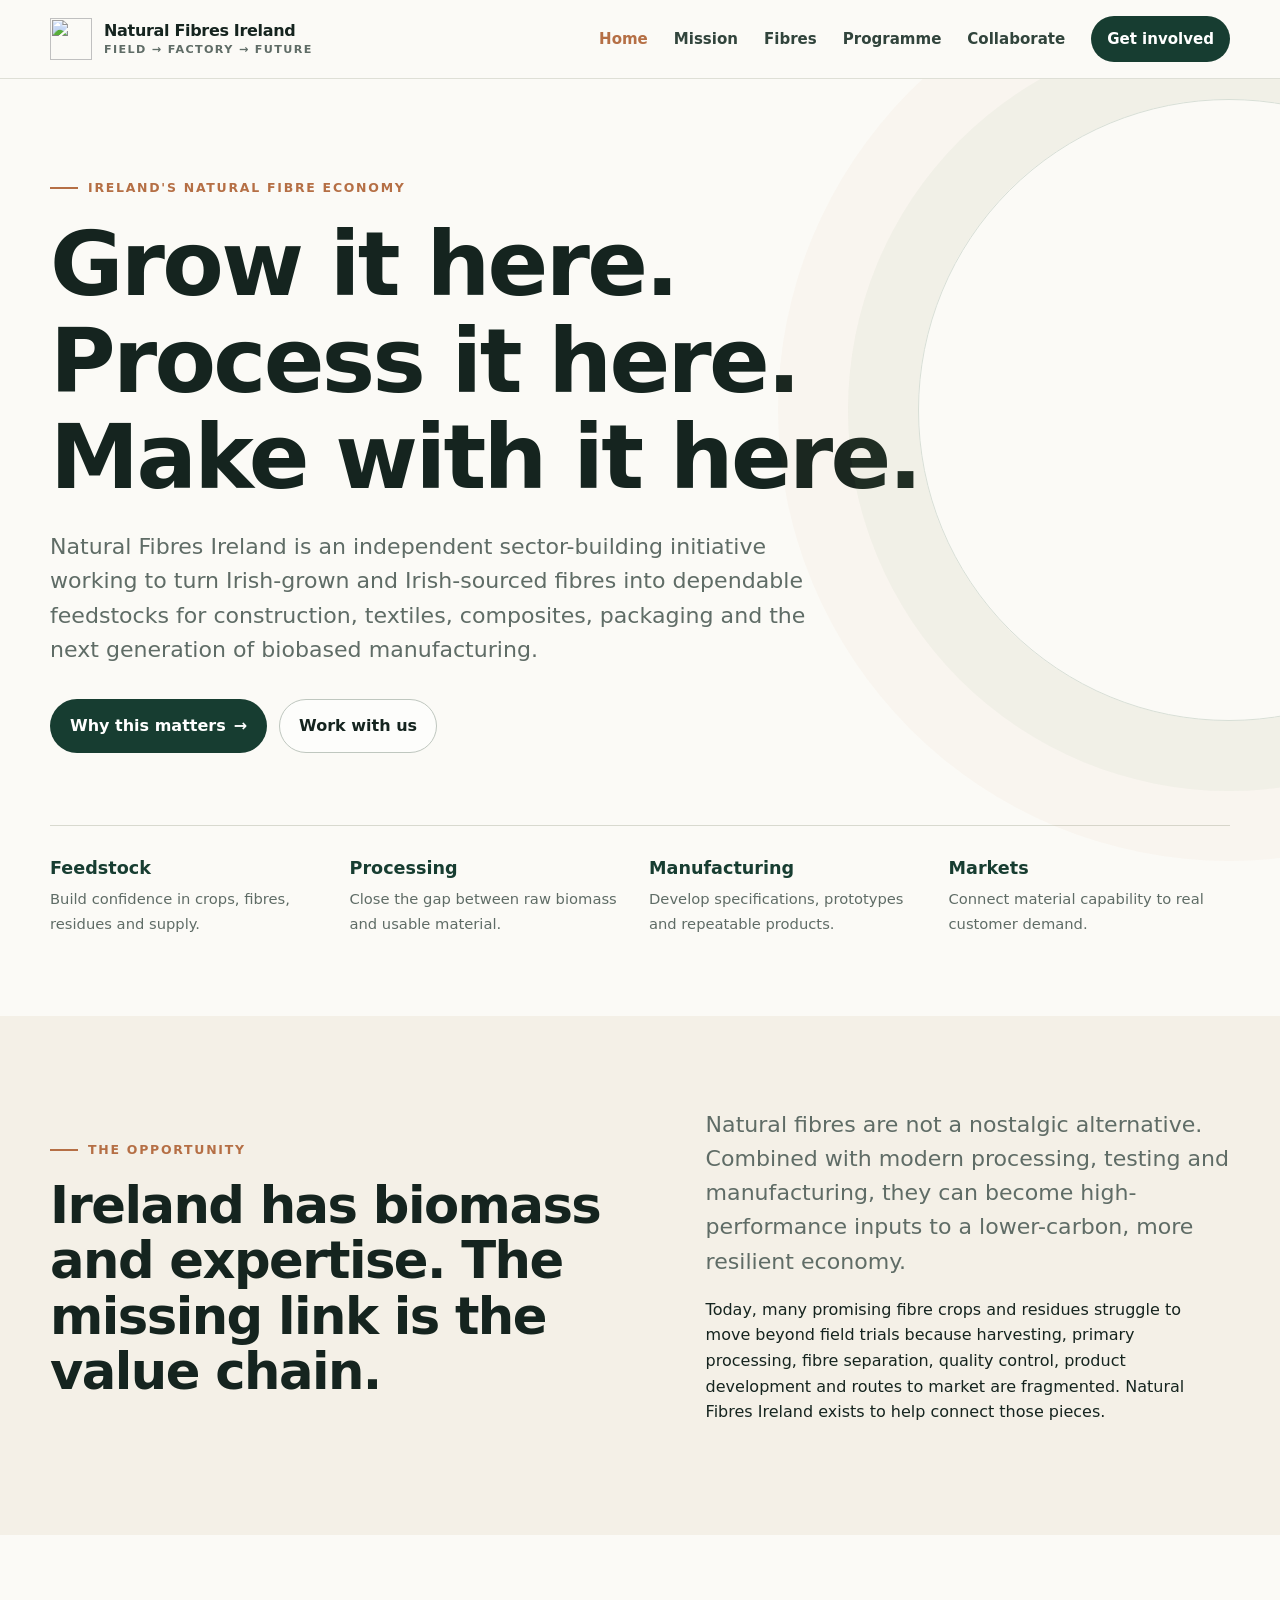
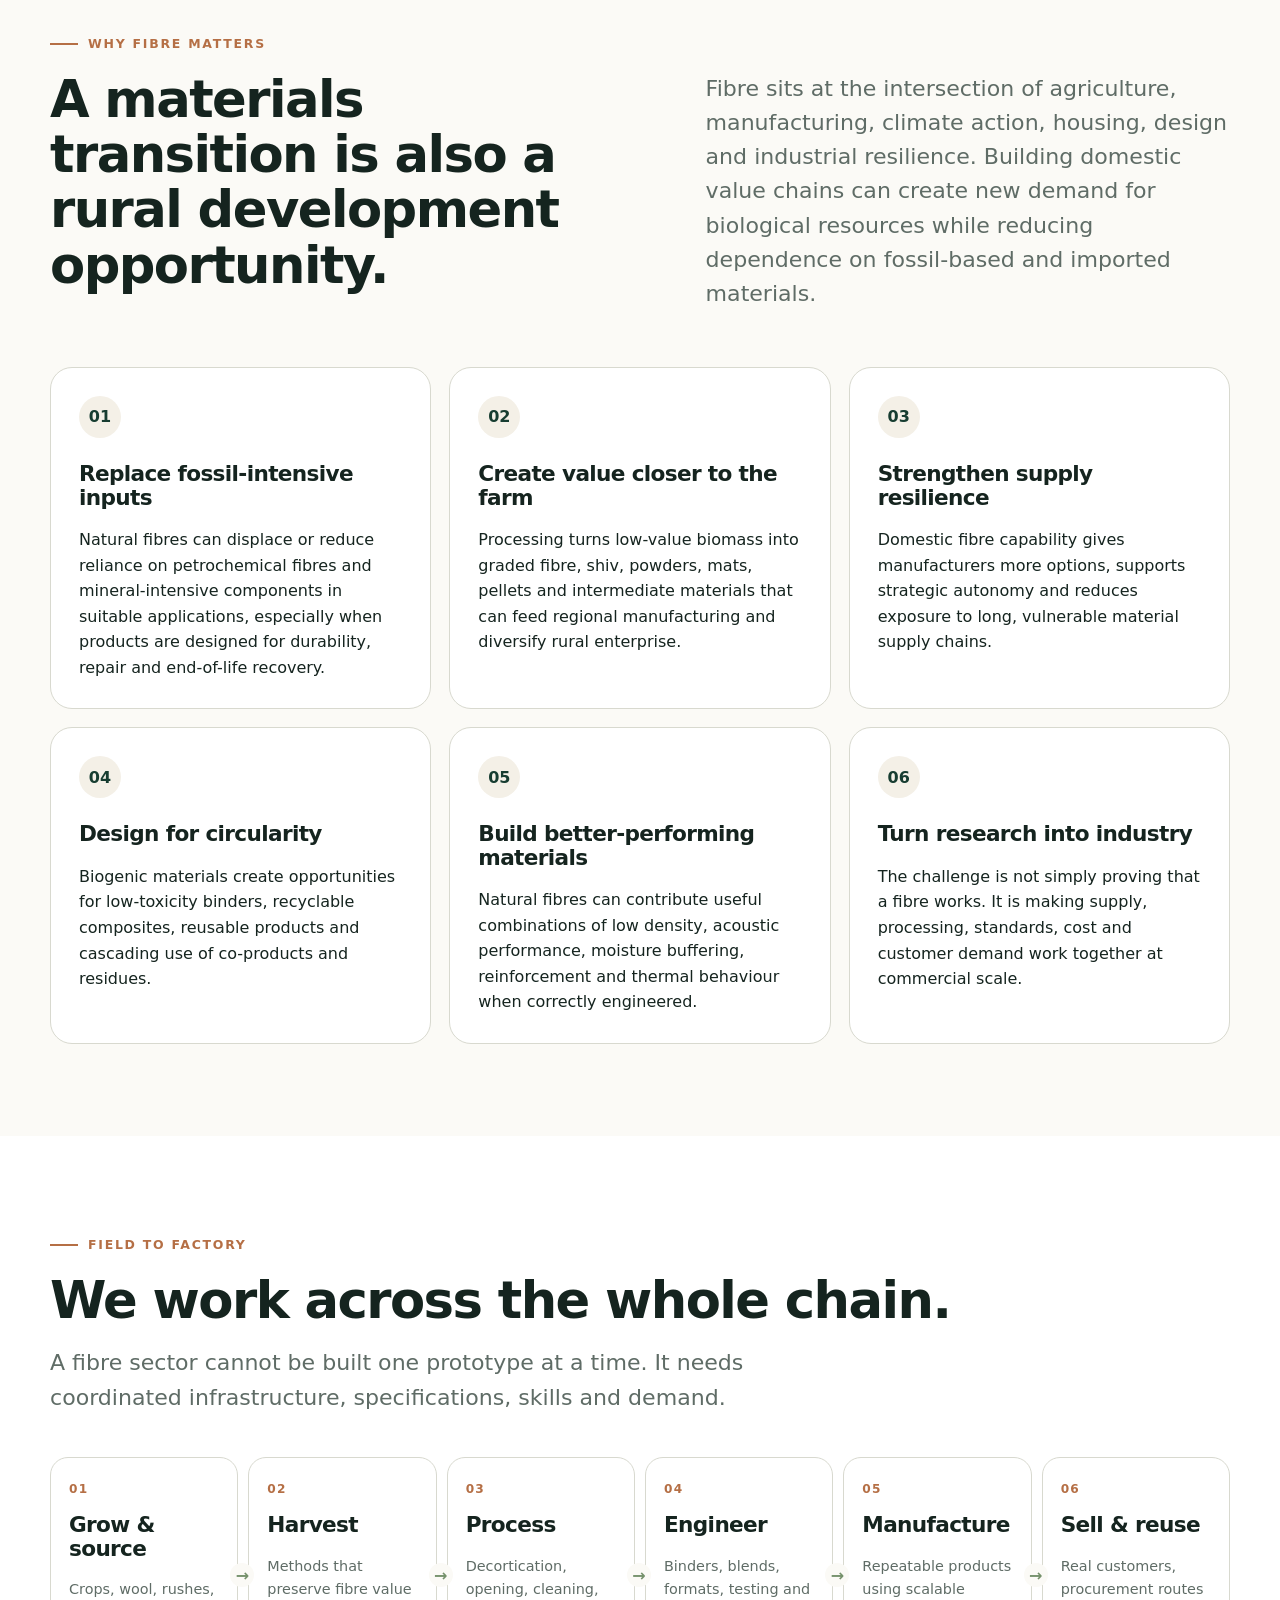
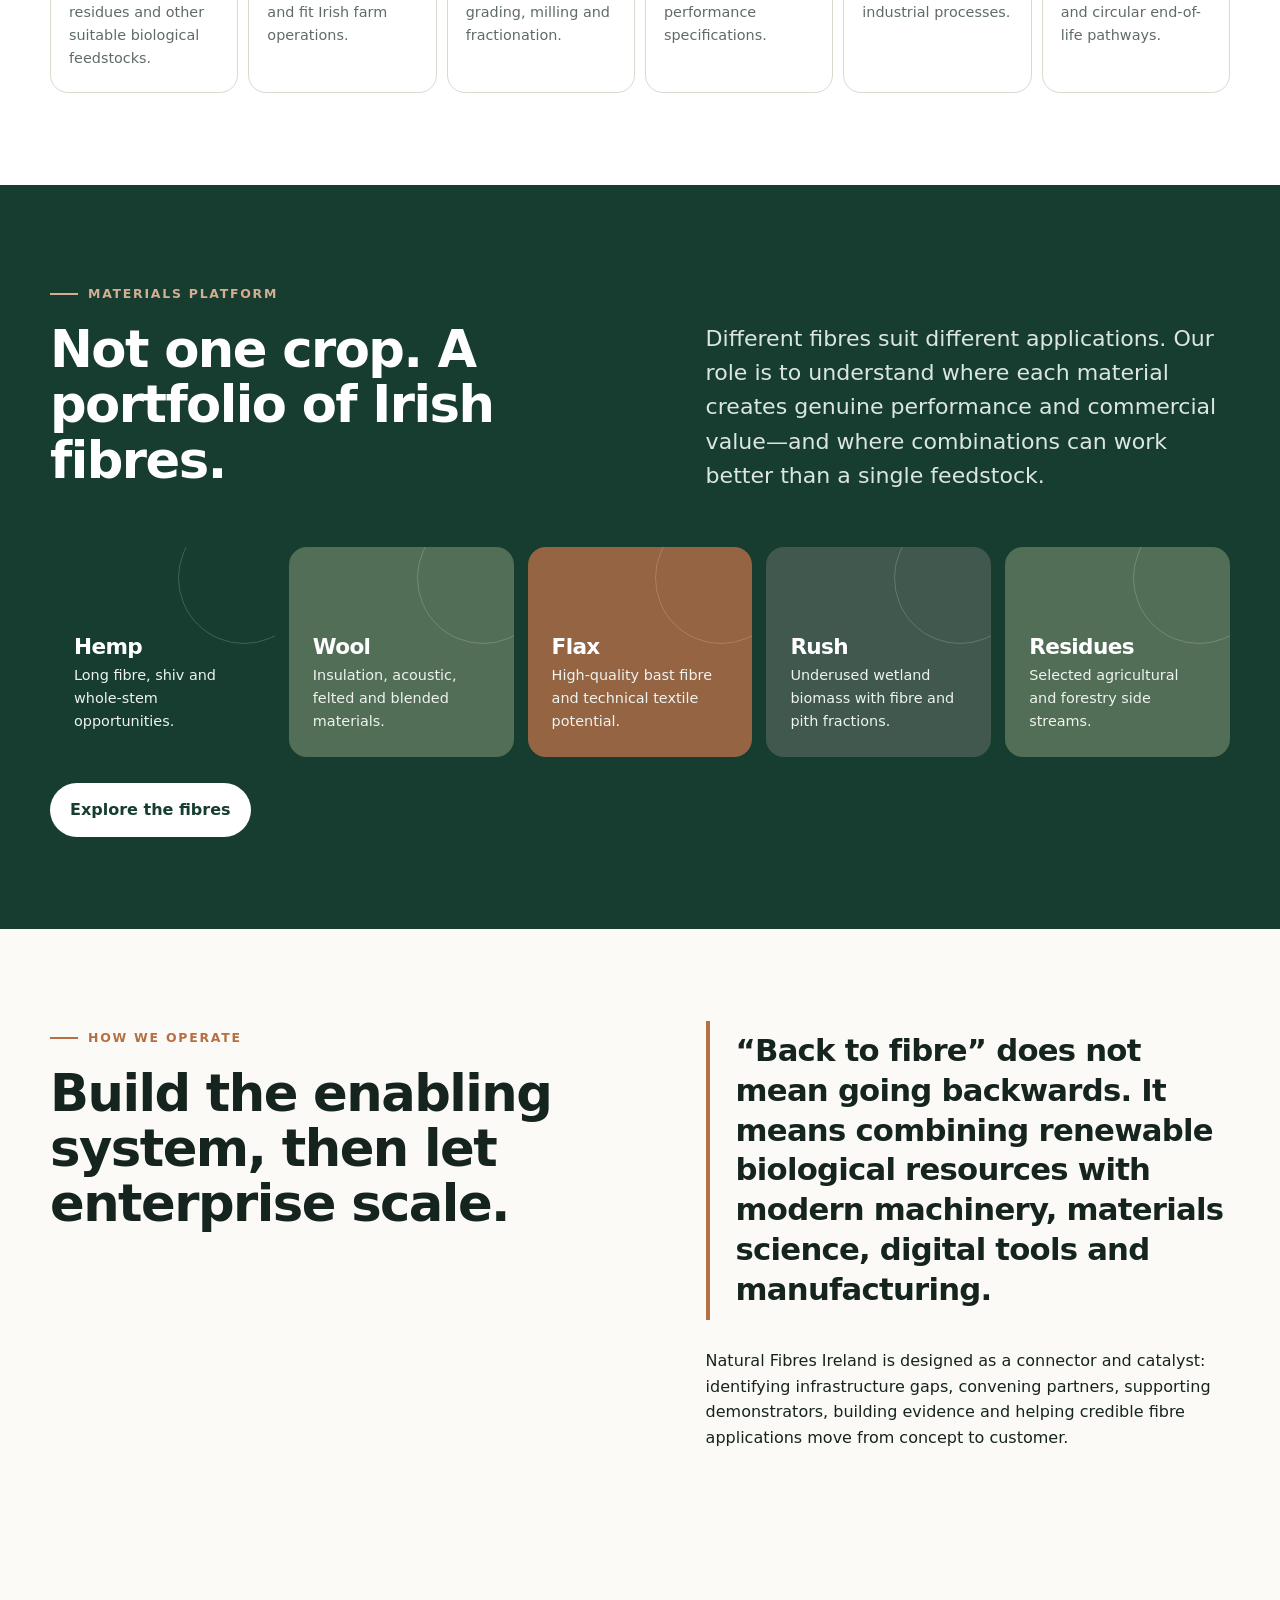
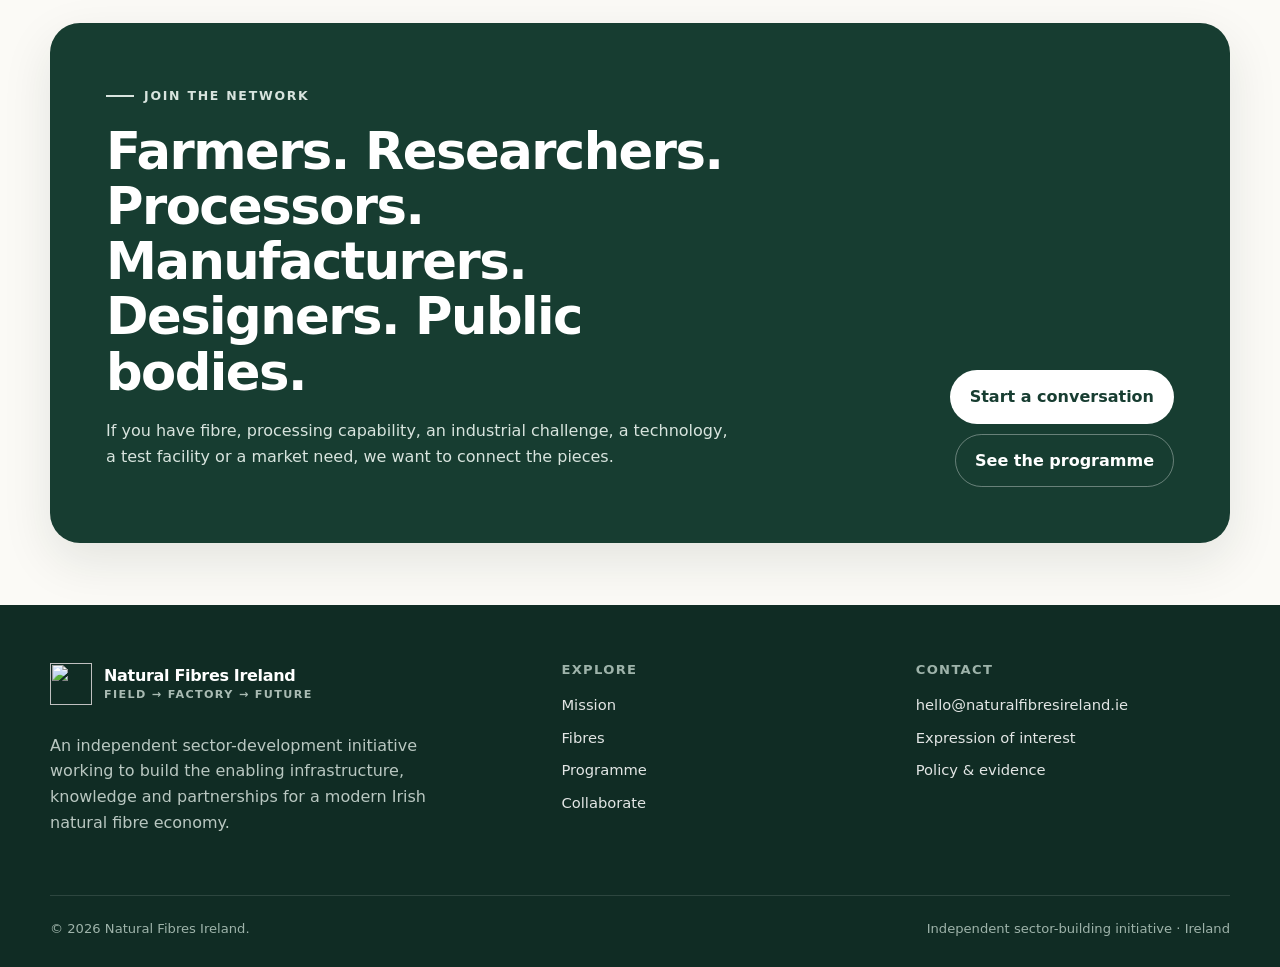
==== index.html @ 5701a9cb "Add files via upload" ====
<!doctype html>
<html lang="en-IE">
<head>
  <meta charset="utf-8">
  <meta name="viewport" content="width=device-width, initial-scale=1">
  <title>Natural Fibres Ireland | Building Ireland's Natural Fibre Economy</title>
  <meta name="description" content="Natural Fibres Ireland is an independent sector-building initiative working to enable Irish natural fibres from field to processing, manufacturing and market.">
  <meta name="theme-color" content="#173d31">
  <link rel="icon" href="assets/favicon.svg" type="image/svg+xml">
  <link rel="stylesheet" href="styles.css">
  <meta property="og:title" content="Natural Fibres Ireland">
  <meta property="og:description" content="Grow it here. Process it here. Make with it here.">
  <meta property="og:type" content="website">
  <meta property="og:locale" content="en_IE">
  <script type="application/ld+json">{"@context":"https://schema.org","@type":"Organization","name":"Natural Fibres Ireland","url":"https://naturalfibresireland.ie","description":"An independent sector-building initiative for Ireland's natural fibre economy."}</script>
</head>
<body>
<a class="skip-link" href="#main">Skip to content</a>
<header class="site-header">
  <div class="container nav-wrap">
    <a class="brand" href="index.html" aria-label="Natural Fibres Ireland home">
      <img src="assets/logo-mark.svg" alt="">
      <span class="brand-text">Natural Fibres Ireland<span>Field → Factory → Future</span></span>
    </a>
    <button class="nav-toggle" aria-expanded="false" aria-label="Open navigation"><span></span><span></span><span></span></button>
    <nav class="nav-links" aria-label="Primary navigation">
      <a href="index.html" aria-current="page">Home</a>
      <a href="mission.html">Mission</a>
      <a href="fibres.html">Fibres</a>
      <a href="programme.html">Programme</a>
      <a href="collaborate.html">Collaborate</a>
      <a class="nav-cta" href="collaborate.html#contact">Get involved</a>
    </nav>
  </div>
</header>

<main id="main">
  <section class="hero">
    <div class="container">
      <p class="eyebrow">Ireland's natural fibre economy</p>
      <h1>Grow it here.<br>Process it here.<br>Make with it here.</h1>
      <p class="lead">Natural Fibres Ireland is an independent sector-building initiative working to turn Irish-grown and Irish-sourced fibres into dependable feedstocks for construction, textiles, composites, packaging and the next generation of biobased manufacturing.</p>
      <div class="hero-actions">
        <a class="btn btn-primary" href="mission.html">Why this matters <span aria-hidden="true">→</span></a>
        <a class="btn btn-secondary" href="collaborate.html">Work with us</a>
      </div>
      <div class="hero-strip" aria-label="Natural Fibres Ireland focus areas">
        <div><strong>Feedstock</strong><span>Build confidence in crops, fibres, residues and supply.</span></div>
        <div><strong>Processing</strong><span>Close the gap between raw biomass and usable material.</span></div>
        <div><strong>Manufacturing</strong><span>Develop specifications, prototypes and repeatable products.</span></div>
        <div><strong>Markets</strong><span>Connect material capability to real customer demand.</span></div>
      </div>
    </div>
  </section>

  <section class="section section-oat">
    <div class="container split split-center reveal">
      <div>
        <p class="eyebrow">The opportunity</p>
        <h2>Ireland has biomass and expertise. The missing link is the value chain.</h2>
      </div>
      <div>
        <p class="lead">Natural fibres are not a nostalgic alternative. Combined with modern processing, testing and manufacturing, they can become high-performance inputs to a lower-carbon, more resilient economy.</p>
        <p>Today, many promising fibre crops and residues struggle to move beyond field trials because harvesting, primary processing, fibre separation, quality control, product development and routes to market are fragmented. Natural Fibres Ireland exists to help connect those pieces.</p>
      </div>
    </div>
  </section>

  <section class="section">
    <div class="container">
      <p class="eyebrow">Why fibre matters</p>
      <div class="split">
        <h2>A materials transition is also a rural development opportunity.</h2>
        <p class="lead">Fibre sits at the intersection of agriculture, manufacturing, climate action, housing, design and industrial resilience. Building domestic value chains can create new demand for biological resources while reducing dependence on fossil-based and imported materials.</p>
      </div>
      <div class="grid-3" style="margin-top:38px">
        <article class="card reveal"><span class="card-number">01</span><h3>Replace fossil-intensive inputs</h3><p>Natural fibres can displace or reduce reliance on petrochemical fibres and mineral-intensive components in suitable applications, especially when products are designed for durability, repair and end-of-life recovery.</p></article>
        <article class="card reveal"><span class="card-number">02</span><h3>Create value closer to the farm</h3><p>Processing turns low-value biomass into graded fibre, shiv, powders, mats, pellets and intermediate materials that can feed regional manufacturing and diversify rural enterprise.</p></article>
        <article class="card reveal"><span class="card-number">03</span><h3>Strengthen supply resilience</h3><p>Domestic fibre capability gives manufacturers more options, supports strategic autonomy and reduces exposure to long, vulnerable material supply chains.</p></article>
        <article class="card reveal"><span class="card-number">04</span><h3>Design for circularity</h3><p>Biogenic materials create opportunities for low-toxicity binders, recyclable composites, reusable products and cascading use of co-products and residues.</p></article>
        <article class="card reveal"><span class="card-number">05</span><h3>Build better-performing materials</h3><p>Natural fibres can contribute useful combinations of low density, acoustic performance, moisture buffering, reinforcement and thermal behaviour when correctly engineered.</p></article>
        <article class="card reveal"><span class="card-number">06</span><h3>Turn research into industry</h3><p>The challenge is not simply proving that a fibre works. It is making supply, processing, standards, cost and customer demand work together at commercial scale.</p></article>
      </div>
    </div>
  </section>

  <section class="section section-white">
    <div class="container">
      <p class="eyebrow">Field to factory</p>
      <h2>We work across the whole chain.</h2>
      <p class="lead">A fibre sector cannot be built one prototype at a time. It needs coordinated infrastructure, specifications, skills and demand.</p>
      <div class="value-chain reveal">
        <article class="value-step"><span>01</span><h3>Grow & source</h3><p>Crops, wool, rushes, residues and other suitable biological feedstocks.</p></article>
        <article class="value-step"><span>02</span><h3>Harvest</h3><p>Methods that preserve fibre value and fit Irish farm operations.</p></article>
        <article class="value-step"><span>03</span><h3>Process</h3><p>Decortication, opening, cleaning, grading, milling and fractionation.</p></article>
        <article class="value-step"><span>04</span><h3>Engineer</h3><p>Binders, blends, formats, testing and performance specifications.</p></article>
        <article class="value-step"><span>05</span><h3>Manufacture</h3><p>Repeatable products using scalable industrial processes.</p></article>
        <article class="value-step"><span>06</span><h3>Sell & reuse</h3><p>Real customers, procurement routes and circular end-of-life pathways.</p></article>
      </div>
    </div>
  </section>

  <section class="section section-dark">
    <div class="container">
      <p class="eyebrow">Materials platform</p>
      <div class="split">
        <h2>Not one crop. A portfolio of Irish fibres.</h2>
        <p class="lead">Different fibres suit different applications. Our role is to understand where each material creates genuine performance and commercial value—and where combinations can work better than a single feedstock.</p>
      </div>
      <div class="material-grid">
        <article class="material"><h3>Hemp</h3><p>Long fibre, shiv and whole-stem opportunities.</p></article>
        <article class="material"><h3>Wool</h3><p>Insulation, acoustic, felted and blended materials.</p></article>
        <article class="material"><h3>Flax</h3><p>High-quality bast fibre and technical textile potential.</p></article>
        <article class="material"><h3>Rush</h3><p>Underused wetland biomass with fibre and pith fractions.</p></article>
        <article class="material"><h3>Residues</h3><p>Selected agricultural and forestry side streams.</p></article>
      </div>
      <div style="margin-top:26px"><a class="btn btn-light" href="fibres.html">Explore the fibres</a></div>
    </div>
  </section>

  <section class="section">
    <div class="container split">
      <div>
        <p class="eyebrow">How we operate</p>
        <h2>Build the enabling system, then let enterprise scale.</h2>
      </div>
      <div>
        <div class="statement-box">“Back to fibre” does not mean going backwards. It means combining renewable biological resources with modern machinery, materials science, digital tools and manufacturing.</div>
        <p style="margin-top:28px">Natural Fibres Ireland is designed as a connector and catalyst: identifying infrastructure gaps, convening partners, supporting demonstrators, building evidence and helping credible fibre applications move from concept to customer.</p>
      </div>
    </div>
  </section>

  <section class="section-tight">
    <div class="container callout reveal">
      <div class="callout-grid">
        <div><p class="eyebrow">Join the network</p><h2>Farmers. Researchers. Processors. Manufacturers. Designers. Public bodies.</h2><p>If you have fibre, processing capability, an industrial challenge, a technology, a test facility or a market need, we want to connect the pieces.</p></div>
        <div class="callout-actions"><a class="btn btn-light" href="collaborate.html#contact">Start a conversation</a><a class="btn btn-ghost-light" href="programme.html">See the programme</a></div>
      </div>
    </div>
  </section>
</main>

<footer class="site-footer">
  <div class="container">
    <div class="footer-grid">
      <div class="footer-brand"><a class="brand" href="index.html"><img src="assets/logo-mark.svg" alt=""><span class="brand-text">Natural Fibres Ireland<span>Field → Factory → Future</span></span></a><p>An independent sector-development initiative working to build the enabling infrastructure, knowledge and partnerships for a modern Irish natural fibre economy.</p></div>
      <div class="footer-links"><h3>Explore</h3><a href="mission.html">Mission</a><a href="fibres.html">Fibres</a><a href="programme.html">Programme</a><a href="collaborate.html">Collaborate</a></div>
      <div class="footer-links"><h3>Contact</h3><a href="mailto:hello@naturalfibresireland.ie">hello@naturalfibresireland.ie</a><a href="collaborate.html#contact">Expression of interest</a><a href="mission.html#evidence">Policy & evidence</a></div>
    </div>
    <div class="footer-bottom"><span>© <span data-year></span> Natural Fibres Ireland.</span><span>Independent sector-building initiative · Ireland</span></div>
  </div>
</footer>
<script src="script.js"></script>
</body>
</html>
---- styles.css ----
:root {
  --ink: #15241f;
  --forest: #173d31;
  --forest-2: #214d3e;
  --moss: #75916b;
  --clay: #b56f45;
  --oat: #f4f0e7;
  --paper: #fbfaf6;
  --line: #d8d9cf;
  --muted: #5f6c66;
  --white: #ffffff;
  --shadow: 0 18px 50px rgba(21, 36, 31, .10);
  --radius: 22px;
  --max: 1180px;
}

* { box-sizing: border-box; }
html { scroll-behavior: smooth; }
body {
  margin: 0;
  color: var(--ink);
  background: var(--paper);
  font-family: Inter, ui-sans-serif, system-ui, -apple-system, BlinkMacSystemFont, "Segoe UI", sans-serif;
  line-height: 1.6;
  -webkit-font-smoothing: antialiased;
}
img, svg { max-width: 100%; }
a { color: inherit; }
button, input, textarea, select { font: inherit; }

.skip-link {
  position: absolute;
  left: 12px;
  top: -100px;
  z-index: 999;
  padding: 10px 14px;
  background: var(--forest);
  color: white;
  border-radius: 8px;
}
.skip-link:focus { top: 12px; }

.container { width: min(calc(100% - 40px), var(--max)); margin-inline: auto; }
.narrow { width: min(calc(100% - 40px), 820px); margin-inline: auto; }
.section { padding: 92px 0; }
.section-tight { padding: 62px 0; }
.section-dark { background: var(--forest); color: white; }
.section-oat { background: var(--oat); }
.section-white { background: var(--white); }

.eyebrow {
  display: inline-flex;
  align-items: center;
  gap: 10px;
  margin: 0 0 18px;
  color: var(--clay);
  font-size: .78rem;
  font-weight: 800;
  letter-spacing: .14em;
  text-transform: uppercase;
}
.eyebrow::before { content: ""; width: 28px; height: 2px; background: currentColor; }
.section-dark .eyebrow { color: #d4ae91; }

h1, h2, h3 { margin: 0 0 18px; line-height: 1.08; letter-spacing: -.03em; }
h1 { font-size: clamp(3.2rem, 7vw, 6.8rem); font-weight: 760; max-width: 1000px; }
h2 { font-size: clamp(2.1rem, 4vw, 3.7rem); font-weight: 740; }
h3 { font-size: 1.35rem; font-weight: 720; }
p { margin: 0 0 18px; }
.lead { font-size: clamp(1.12rem, 2vw, 1.38rem); line-height: 1.55; color: var(--muted); max-width: 790px; }
.section-dark .lead { color: #dce6e1; }
.kicker { font-size: 1.02rem; color: var(--muted); }
.small { font-size: .9rem; color: var(--muted); }

.site-header {
  position: sticky;
  top: 0;
  z-index: 50;
  background: rgba(251, 250, 246, .92);
  backdrop-filter: blur(18px);
  border-bottom: 1px solid rgba(216, 217, 207, .8);
}
.nav-wrap { min-height: 78px; display: flex; align-items: center; justify-content: space-between; gap: 24px; }
.brand { display: inline-flex; align-items: center; gap: 12px; text-decoration: none; font-weight: 800; letter-spacing: -.02em; }
.brand img { width: 42px; height: 42px; }
.brand-text { line-height: 1.05; }
.brand-text span { display: block; font-size: .7rem; color: var(--muted); letter-spacing: .12em; text-transform: uppercase; margin-top: 4px; font-weight: 700; }
.nav-links { display: flex; align-items: center; gap: 26px; }
.nav-links a { text-decoration: none; font-size: .94rem; font-weight: 650; color: #31443c; }
.nav-links a:hover, .nav-links a[aria-current="page"] { color: var(--clay); }
.nav-cta { padding: 11px 16px; background: var(--forest); color: white !important; border-radius: 999px; }
.nav-toggle { display: none; border: 0; background: transparent; padding: 8px; cursor: pointer; color: var(--forest); }
.nav-toggle span { display: block; width: 25px; height: 2px; background: currentColor; margin: 5px 0; }

.hero { position: relative; overflow: hidden; padding: 92px 0 62px; }
.hero::after {
  content: "";
  position: absolute;
  width: 620px;
  height: 620px;
  right: -260px;
  top: 20px;
  border: 1px solid #d8dfd6;
  border-radius: 50%;
  box-shadow: 0 0 0 70px rgba(117,145,107,.06), 0 0 0 140px rgba(181,111,69,.035);
  pointer-events: none;
}
.hero .lead { margin-top: 24px; }
.hero-actions { display: flex; flex-wrap: wrap; gap: 12px; margin-top: 32px; }
.btn { display: inline-flex; align-items: center; justify-content: center; gap: 8px; padding: 13px 19px; border-radius: 999px; text-decoration: none; font-weight: 760; border: 1px solid transparent; transition: transform .2s ease, background .2s ease; }
.btn:hover { transform: translateY(-2px); }
.btn-primary { background: var(--forest); color: white; }
.btn-primary:hover { background: var(--forest-2); }
.btn-secondary { border-color: #bfc7bf; background: rgba(255,255,255,.6); }
.btn-light { background: white; color: var(--forest); }
.btn-ghost-light { color: white; border-color: rgba(255,255,255,.35); }

.hero-strip { margin-top: 72px; padding-top: 28px; border-top: 1px solid var(--line); display: grid; grid-template-columns: repeat(4, 1fr); gap: 18px; }
.hero-strip div { min-height: 100px; }
.hero-strip strong { display: block; color: var(--forest); font-size: 1.1rem; margin-bottom: 4px; }
.hero-strip span { color: var(--muted); font-size: .92rem; }

.split { display: grid; grid-template-columns: 1.05fr .95fr; gap: 76px; align-items: start; }
.split-center { align-items: center; }

.statement-box { border-left: 4px solid var(--clay); padding: 10px 0 10px 26px; font-size: clamp(1.45rem, 2.4vw, 2.2rem); line-height: 1.3; font-weight: 680; letter-spacing: -.025em; }

.grid-3 { display: grid; grid-template-columns: repeat(3, 1fr); gap: 18px; }
.grid-2 { display: grid; grid-template-columns: repeat(2, 1fr); gap: 20px; }
.card { background: white; border: 1px solid var(--line); border-radius: var(--radius); padding: 28px; }
.card.soft { background: rgba(255,255,255,.66); }
.card.dark { background: #21483b; border-color: rgba(255,255,255,.12); color: white; }
.card p:last-child { margin-bottom: 0; }
.card-number { display: inline-grid; place-items: center; width: 42px; height: 42px; margin-bottom: 24px; border-radius: 50%; background: var(--oat); color: var(--forest); font-weight: 800; }
.section-dark .card-number { background: rgba(255,255,255,.12); color: white; }

.value-chain { display: grid; grid-template-columns: repeat(6, 1fr); gap: 10px; margin-top: 42px; }
.value-step { position: relative; min-height: 190px; padding: 22px 18px; border: 1px solid var(--line); border-radius: 18px; background: white; }
.value-step:not(:last-child)::after { content: "→"; position: absolute; right: -17px; top: 50%; transform: translateY(-50%); z-index: 2; width: 24px; height: 24px; border-radius: 50%; display: grid; place-items: center; background: var(--paper); color: var(--moss); font-weight: 900; }
.value-step span { display: block; margin-bottom: 14px; color: var(--clay); font-weight: 850; font-size: .76rem; letter-spacing: .1em; text-transform: uppercase; }
.value-step p { font-size: .9rem; color: var(--muted); margin: 0; }

.material-grid { display: grid; grid-template-columns: repeat(5, 1fr); gap: 14px; margin-top: 36px; }
.material { min-height: 210px; padding: 24px; border-radius: 18px; display: flex; flex-direction: column; justify-content: flex-end; background: var(--forest); color: white; position: relative; overflow: hidden; }
.material:nth-child(2), .material:nth-child(5) { background: #536e57; }
.material:nth-child(3) { background: #946443; }
.material:nth-child(4) { background: #41584f; }
.material::before { content: ""; position: absolute; width: 130px; height: 130px; border: 1px solid rgba(255,255,255,.18); border-radius: 50%; top: -35px; right: -35px; }
.material h3 { margin: 0 0 6px; }
.material p { margin: 0; font-size: .9rem; color: #eef3ef; }

.tag-row { display: flex; flex-wrap: wrap; gap: 9px; margin-top: 18px; }
.tag { padding: 7px 10px; border-radius: 999px; background: var(--oat); color: #415149; font-size: .8rem; font-weight: 700; }
.section-dark .tag { background: rgba(255,255,255,.1); color: #f1f5f2; }

.callout { padding: 56px; border-radius: 30px; background: var(--forest); color: white; box-shadow: var(--shadow); }
.callout-grid { display: grid; grid-template-columns: 1.2fr .8fr; gap: 30px; align-items: end; }
.callout h2 { max-width: 760px; }
.callout p { color: #d8e4de; max-width: 720px; }
.callout-actions { display: flex; justify-content: flex-end; flex-wrap: wrap; gap: 10px; }

.page-hero { padding: 82px 0 58px; border-bottom: 1px solid var(--line); }
.page-hero h1 { font-size: clamp(3rem, 6vw, 5.7rem); }
.page-hero .lead { margin-top: 22px; }

.pillar { padding: 28px 0; border-top: 1px solid var(--line); display: grid; grid-template-columns: 180px 1fr; gap: 34px; }
.pillar:first-of-type { margin-top: 32px; }
.pillar-index { color: var(--clay); font-size: .76rem; font-weight: 850; letter-spacing: .1em; text-transform: uppercase; }
.pillar ul { margin: 14px 0 0; padding-left: 20px; color: var(--muted); }

.fibre-profile { padding: 36px 0; border-top: 1px solid var(--line); display: grid; grid-template-columns: .7fr 1.3fr; gap: 48px; }
.fibre-profile h2 { font-size: clamp(2rem, 3vw, 3rem); }
.use-list { display: flex; flex-wrap: wrap; gap: 8px; margin-top: 18px; }
.use-list span { padding: 7px 10px; border: 1px solid #cfd4cd; border-radius: 999px; font-size: .82rem; font-weight: 700; color: #495a52; }

.timeline { margin-top: 34px; border-left: 2px solid #cbd4ca; padding-left: 30px; }
.timeline-item { position: relative; padding: 0 0 34px 12px; }
.timeline-item::before { content: ""; position: absolute; width: 12px; height: 12px; background: var(--clay); border-radius: 50%; left: -37px; top: 6px; box-shadow: 0 0 0 6px var(--paper); }
.timeline-item h3 { margin-bottom: 8px; }

.evidence-list { display: grid; gap: 12px; margin-top: 30px; }
.evidence-link { display: flex; justify-content: space-between; gap: 20px; align-items: center; padding: 20px 22px; border: 1px solid var(--line); border-radius: 15px; background: white; text-decoration: none; }
.evidence-link:hover { border-color: var(--moss); }
.evidence-link span { color: var(--muted); font-size: .9rem; }
.evidence-link strong { display: block; }

.contact-panel { display: grid; grid-template-columns: .85fr 1.15fr; gap: 30px; }
.contact-card { background: var(--forest); color: white; border-radius: 26px; padding: 36px; }
.contact-card p { color: #dbe5e0; }
.contact-form { background: white; border: 1px solid var(--line); border-radius: 26px; padding: 34px; }
.form-grid { display: grid; grid-template-columns: repeat(2, 1fr); gap: 16px; }
.field { display: grid; gap: 7px; margin-bottom: 16px; }
.field.full { grid-column: 1 / -1; }
.field label { font-size: .86rem; font-weight: 760; }
.field input, .field textarea, .field select { width: 100%; border: 1px solid #cbd2cb; border-radius: 11px; background: #fff; color: var(--ink); padding: 12px 13px; outline: none; }
.field input:focus, .field textarea:focus, .field select:focus { border-color: var(--forest); box-shadow: 0 0 0 3px rgba(23,61,49,.08); }
.field textarea { min-height: 150px; resize: vertical; }
.form-note { font-size: .82rem; color: var(--muted); margin-top: 12px; }

.site-footer { padding: 58px 0 28px; background: #102c24; color: white; }
.footer-grid { display: grid; grid-template-columns: 1.2fr .8fr .8fr; gap: 40px; }
.footer-brand { max-width: 430px; }
.footer-brand .brand { color: white; }
.footer-brand .brand-text span { color: #a9bbb3; }
.footer-brand p { color: #b9c7c1; margin-top: 20px; }
.footer-links h3 { font-size: .82rem; text-transform: uppercase; letter-spacing: .1em; color: #9eb3aa; margin-bottom: 16px; }
.footer-links a { display: block; color: white; opacity: .88; text-decoration: none; margin: 9px 0; font-size: .92rem; }
.footer-bottom { margin-top: 42px; padding-top: 22px; border-top: 1px solid rgba(255,255,255,.12); display: flex; justify-content: space-between; gap: 20px; color: #9eb3aa; font-size: .82rem; }

.reveal { opacity: 0; transform: translateY(18px); transition: opacity .55s ease, transform .55s ease; }
.reveal.visible { opacity: 1; transform: none; }

@media (max-width: 980px) {
  .nav-toggle { display: block; }
  .nav-links { display: none; position: absolute; left: 20px; right: 20px; top: 70px; padding: 18px; background: var(--paper); border: 1px solid var(--line); border-radius: 18px; box-shadow: var(--shadow); flex-direction: column; align-items: stretch; gap: 4px; }
  .nav-links.open { display: flex; }
  .nav-links a { padding: 10px 12px; }
  .nav-cta { text-align: center; margin-top: 4px; }
  .split, .contact-panel, .callout-grid { grid-template-columns: 1fr; gap: 36px; }
  .callout-actions { justify-content: flex-start; }
  .grid-3 { grid-template-columns: 1fr 1fr; }
  .value-chain { grid-template-columns: repeat(3, 1fr); }
  .value-step:nth-child(3)::after { display: none; }
  .material-grid { grid-template-columns: repeat(3, 1fr); }
  .footer-grid { grid-template-columns: 1fr 1fr; }
  .footer-brand { grid-column: 1 / -1; }
}

@media (max-width: 680px) {
  .container, .narrow { width: min(calc(100% - 28px), var(--max)); }
  .section { padding: 68px 0; }
  .hero { padding-top: 64px; }
  h1 { font-size: clamp(3rem, 16vw, 4.5rem); }
  .hero-strip, .grid-3, .grid-2, .material-grid, .form-grid, .footer-grid { grid-template-columns: 1fr; }
  .hero-strip { gap: 6px; }
  .hero-strip div { min-height: auto; padding: 10px 0; }
  .value-chain { grid-template-columns: 1fr; }
  .value-step { min-height: 0; }
  .value-step:not(:last-child)::after { content: "↓"; right: 50%; top: auto; bottom: -18px; transform: translateX(50%); }
  .value-step:nth-child(3)::after { display: grid; }
  .callout { padding: 34px 24px; }
  .pillar, .fibre-profile { grid-template-columns: 1fr; gap: 12px; }
  .pillar { padding: 24px 0; }
  .footer-bottom { flex-direction: column; }
  .brand-text { font-size: .92rem; }
}

@media (prefers-reduced-motion: reduce) {
  html { scroll-behavior: auto; }
  *, *::before, *::after { transition: none !important; animation: none !important; }
  .reveal { opacity: 1; transform: none; }
}
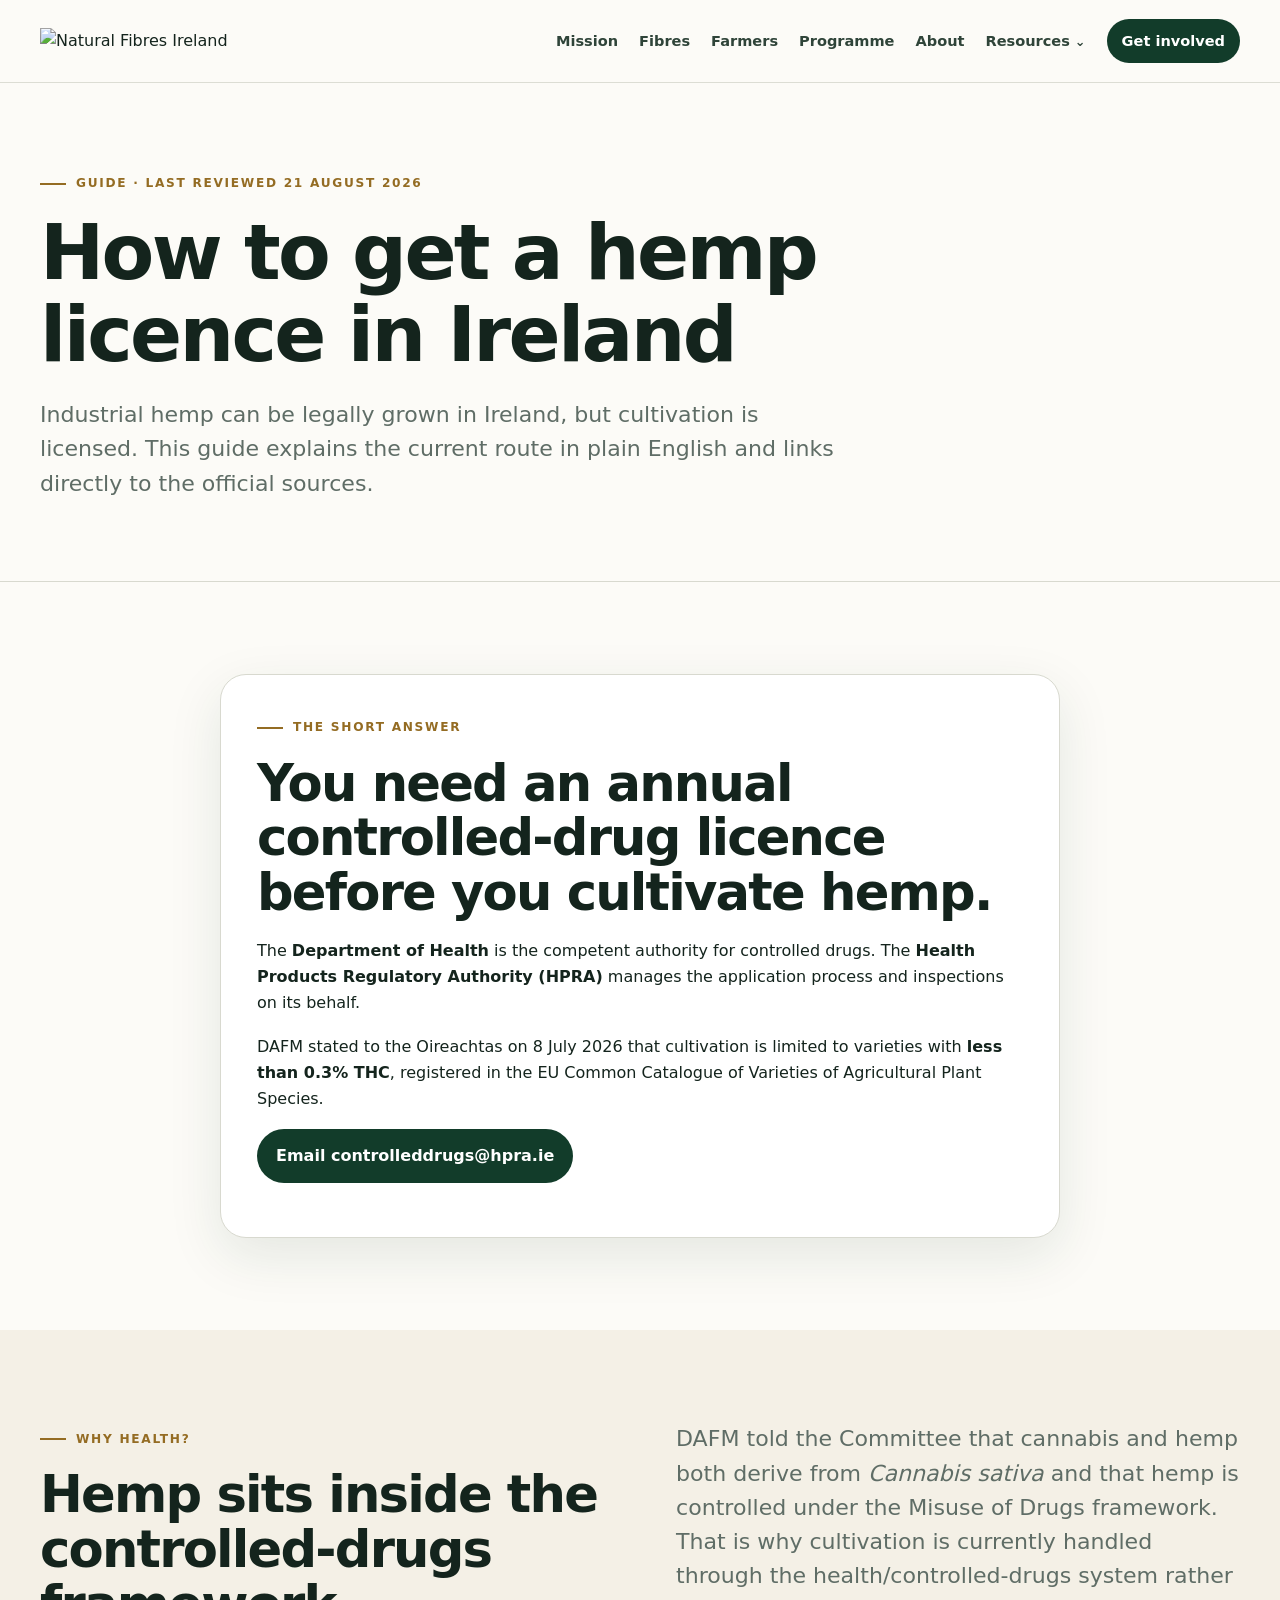
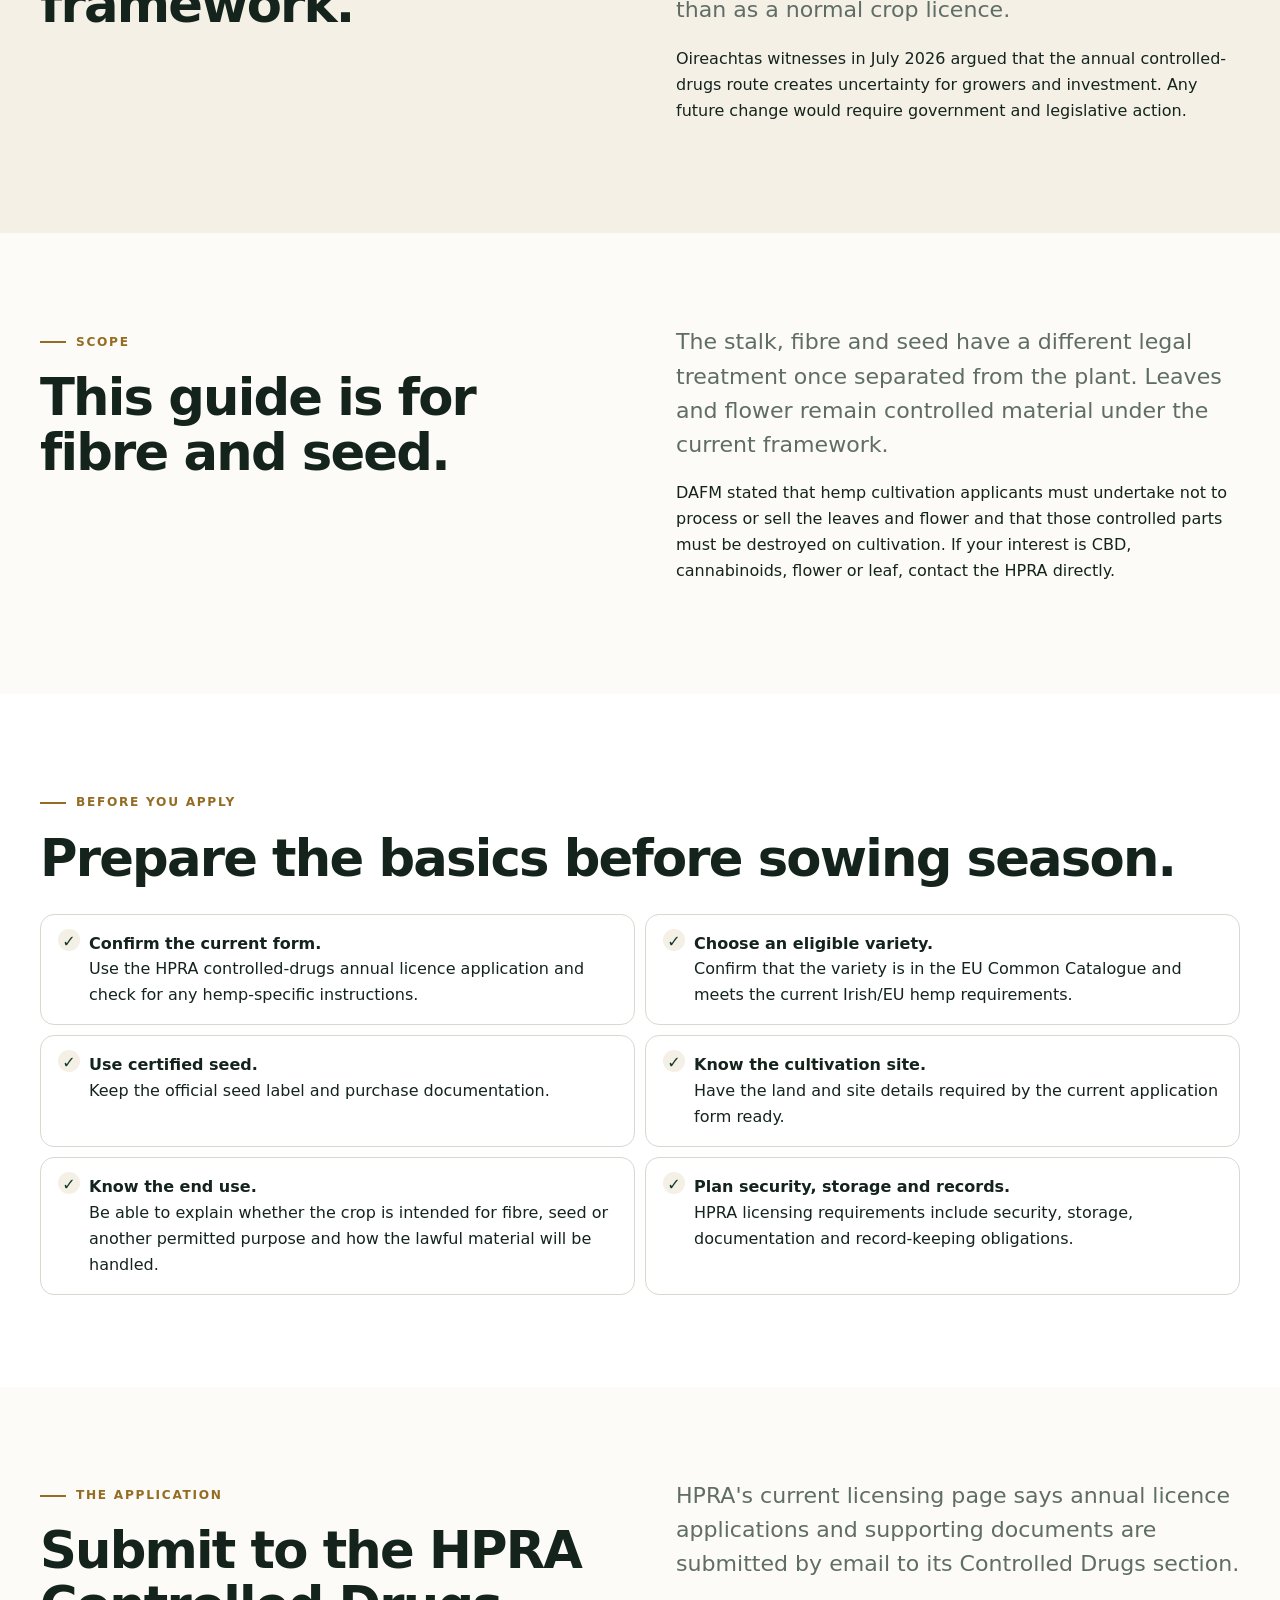
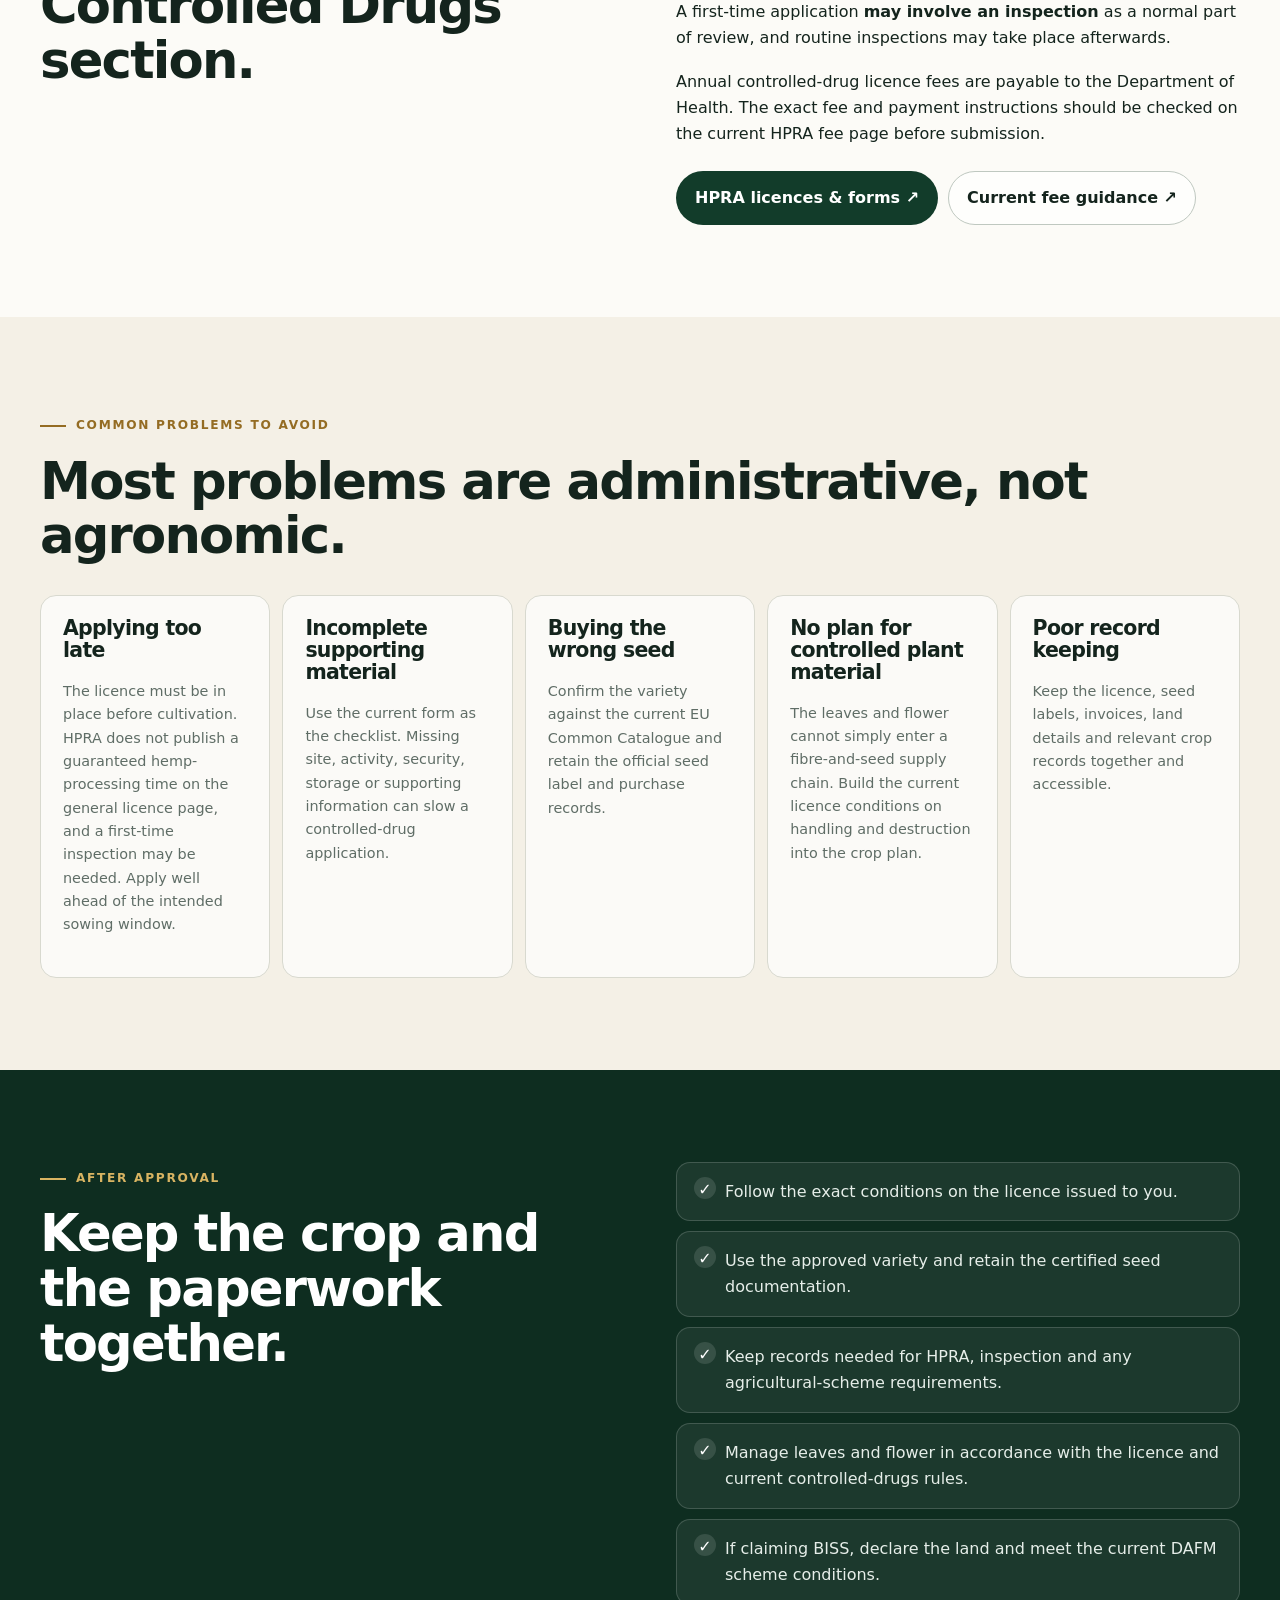
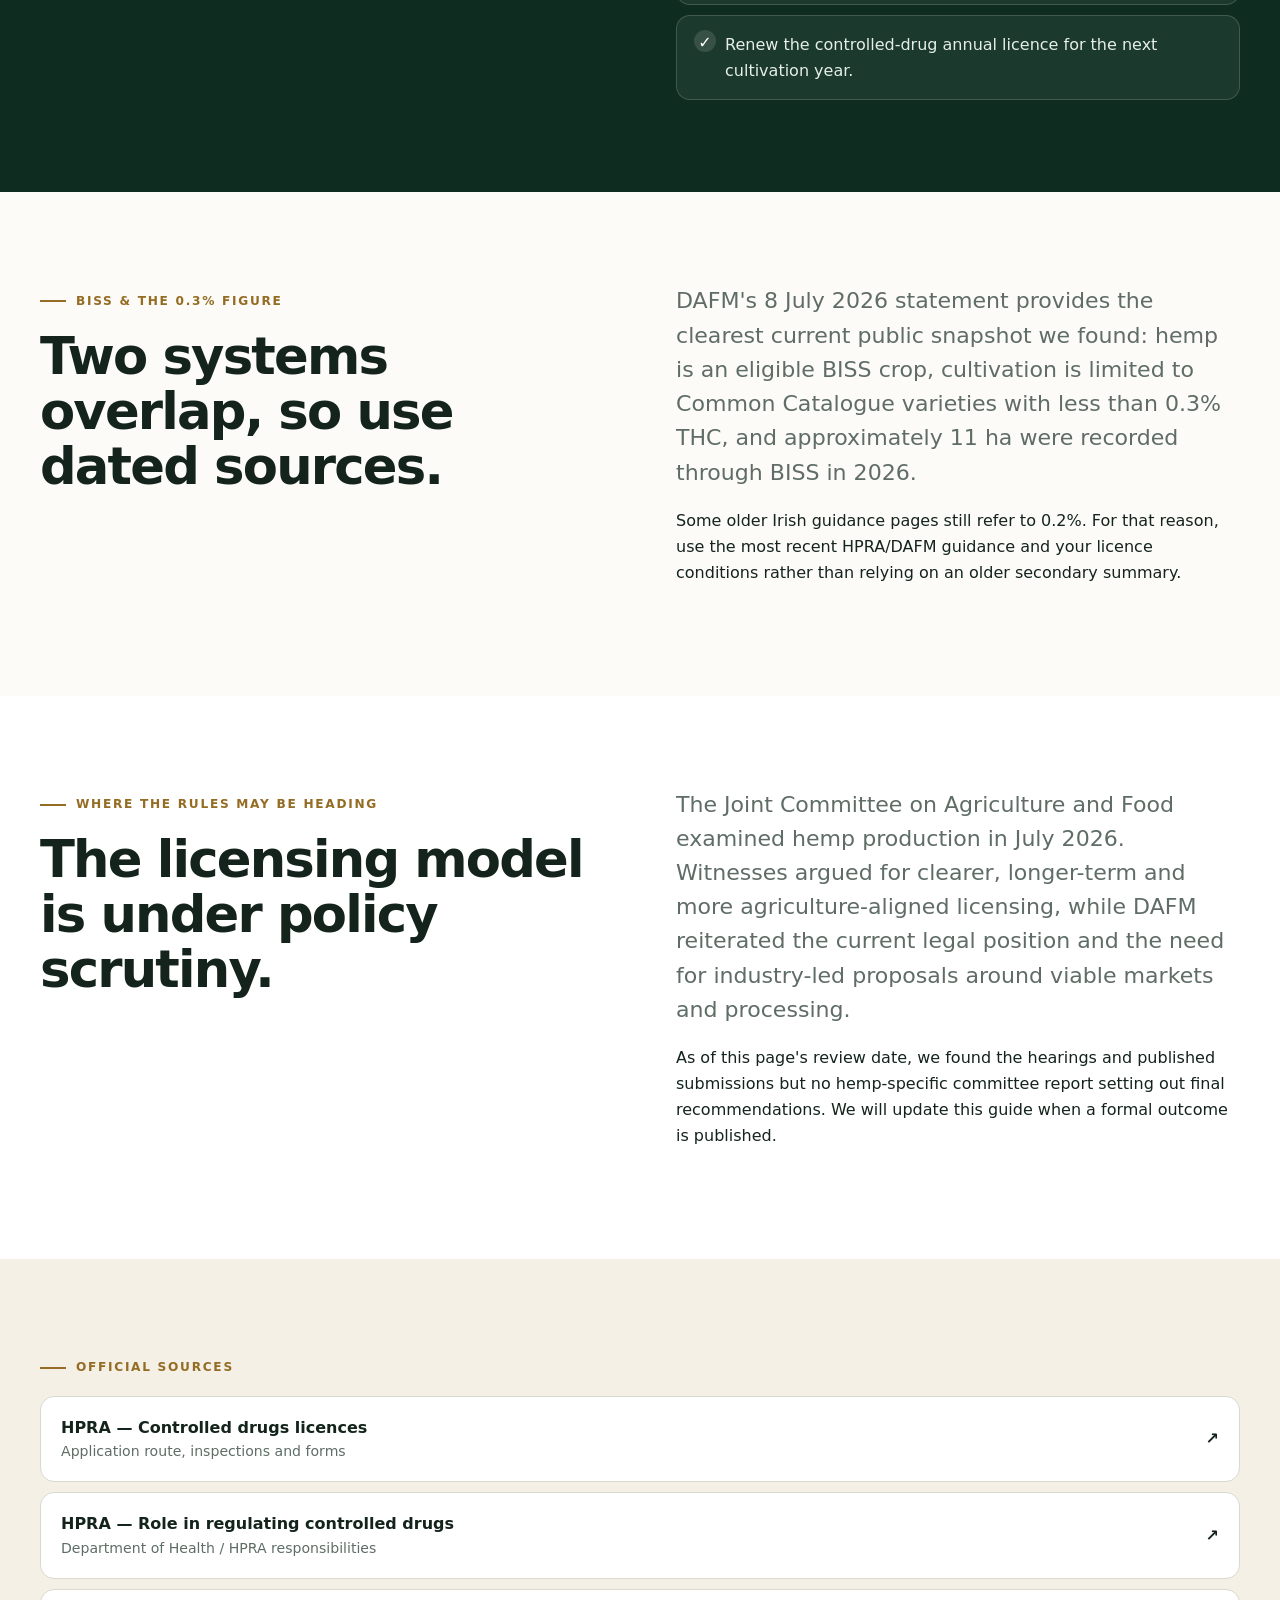
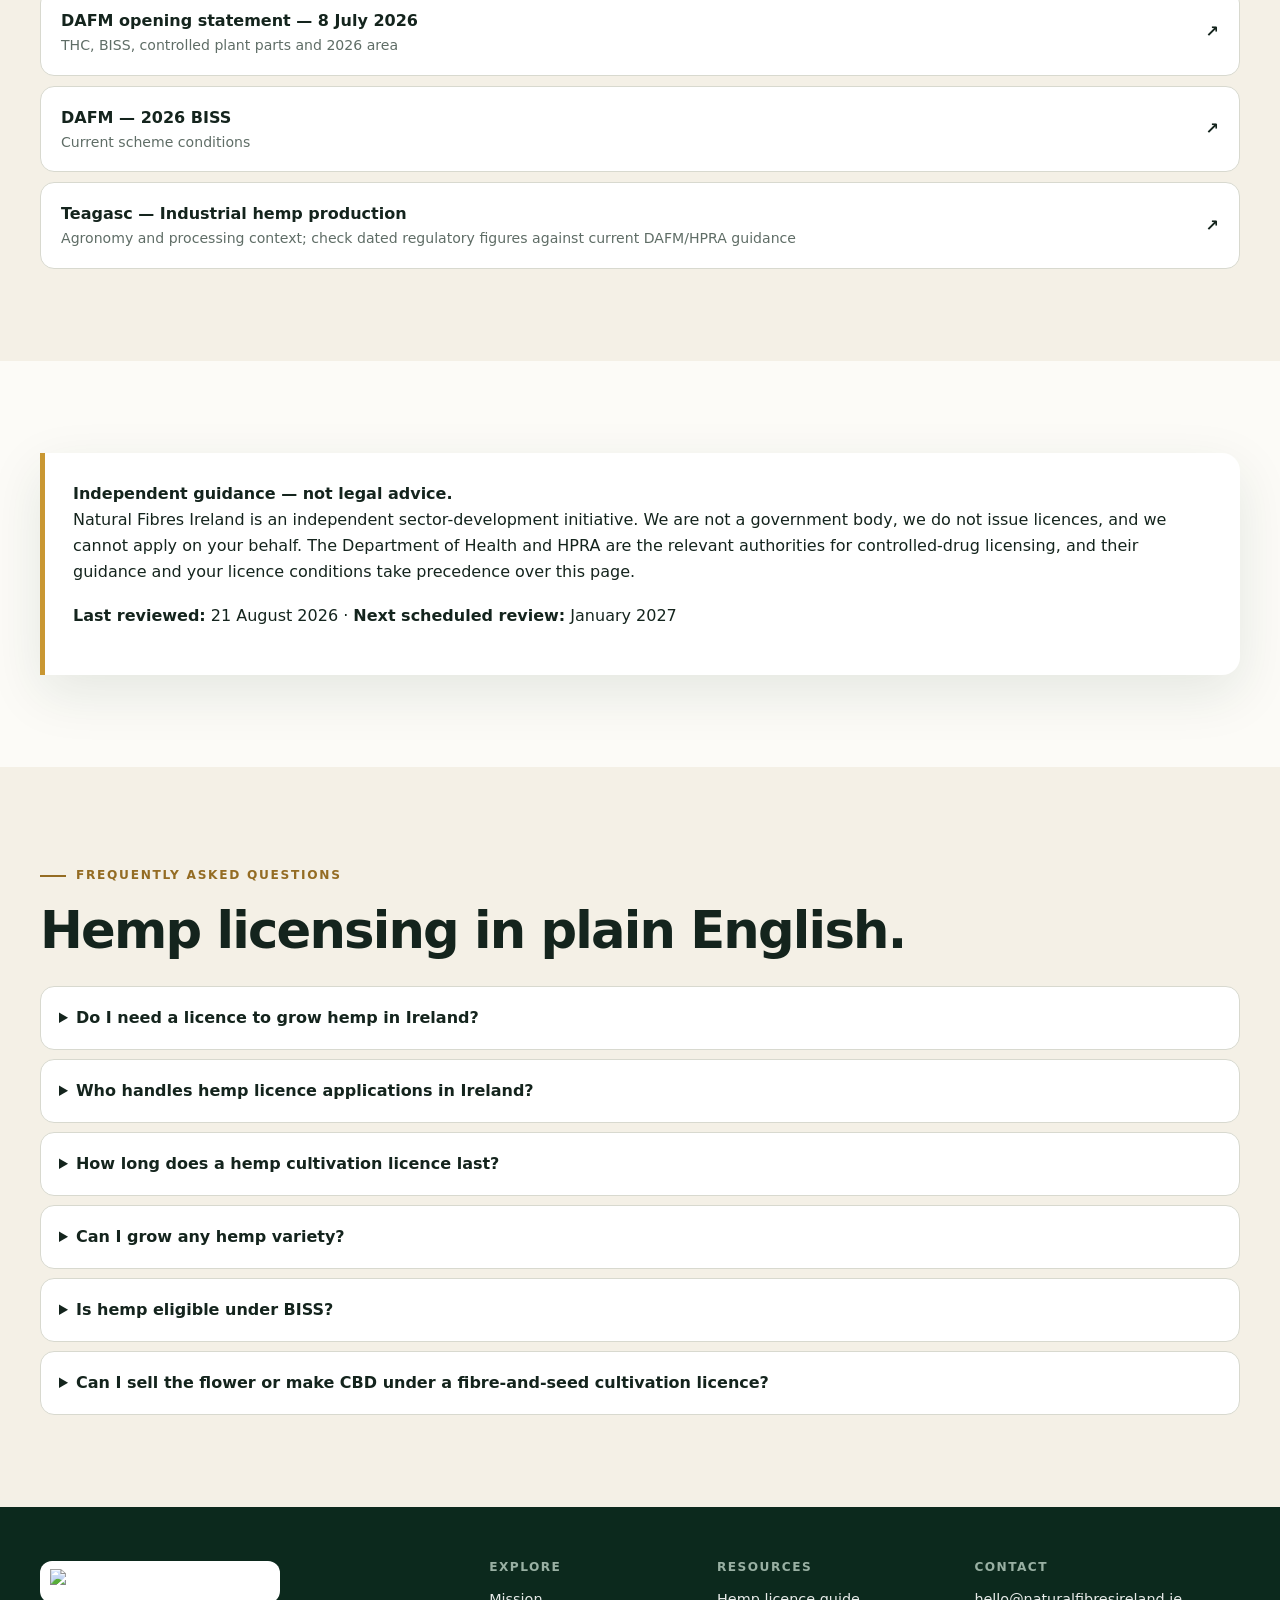
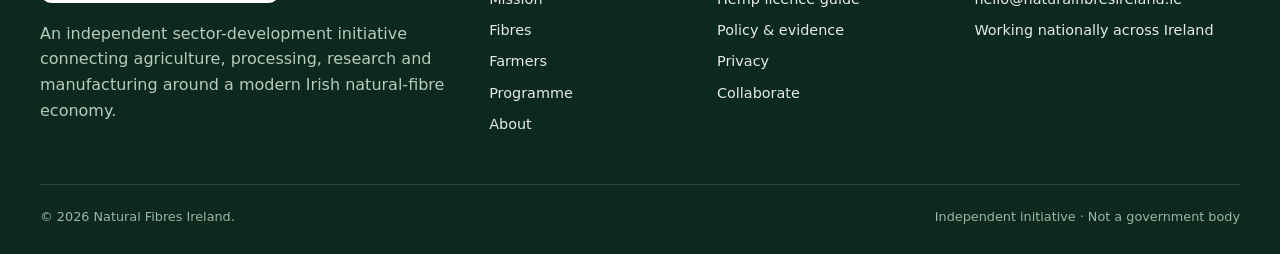
==== commit c968f541: "Website v2: Website v2: new logo, Farmers, hemp licence and About." ====
--- a/index.html
+++ b/index.html
@@ -3,154 +3,71 @@
 <head>
   <meta charset="utf-8">
   <meta name="viewport" content="width=device-width, initial-scale=1">
-  <title>Natural Fibres Ireland | Building Ireland's Natural Fibre Economy</title>
-  <meta name="description" content="Natural Fibres Ireland is an independent sector-building initiative working to enable Irish natural fibres from field to processing, manufacturing and market.">
-  <meta name="theme-color" content="#173d31">
-  <link rel="icon" href="assets/favicon.svg" type="image/svg+xml">
-  <link rel="stylesheet" href="styles.css">
-  <meta property="og:title" content="Natural Fibres Ireland">
-  <meta property="og:description" content="Grow it here. Process it here. Make with it here.">
+  <title>How to Get a Hemp Licence in Ireland (2026 Guide) | Natural Fibres Ireland</title>
+  <meta name="description" content="A plain-English guide to applying for an industrial hemp cultivation licence in Ireland — who handles it, what you need and where to apply.">
+  <meta name="theme-color" content="#123c2a">
+  <link rel="canonical" href="https://naturalfibresireland.ie/hemp-licence-ireland/">
+  <link rel="icon" href="/assets/favicon.png" type="image/png">
+  <link rel="stylesheet" href="/styles.css">
+  <meta property="og:title" content="How to Get a Hemp Licence in Ireland (2026 Guide) | Natural Fibres Ireland">
+  <meta property="og:description" content="A plain-English guide to applying for an industrial hemp cultivation licence in Ireland — who handles it, what you need and where to apply.">
   <meta property="og:type" content="website">
   <meta property="og:locale" content="en_IE">
-  <script type="application/ld+json">{"@context":"https://schema.org","@type":"Organization","name":"Natural Fibres Ireland","url":"https://naturalfibresireland.ie","description":"An independent sector-building initiative for Ireland's natural fibre economy."}</script>
+  <meta property="og:url" content="https://naturalfibresireland.ie/hemp-licence-ireland/">
+  <script type="application/ld+json">{"@context": "https://schema.org", "@type": "FAQPage", "mainEntity": [{"@type": "Question", "name": "Do I need a licence to grow hemp in Ireland?", "acceptedAnswer": {"@type": "Answer", "text": "Yes. Under the current Irish framework, industrial hemp cultivation requires an annual controlled-drug licence. The Department of Health is the competent authority and the HPRA manages the application process on its behalf."}}, {"@type": "Question", "name": "Who handles hemp licence applications in Ireland?", "acceptedAnswer": {"@type": "Answer", "text": "The Health Products Regulatory Authority (HPRA) manages controlled-drug licence applications and inspections on behalf of the Department of Health."}}, {"@type": "Question", "name": "How long does a hemp cultivation licence last?", "acceptedAnswer": {"@type": "Answer", "text": "The current controlled-drug annual licence must be renewed each year."}}, {"@type": "Question", "name": "Can I grow any hemp variety?", "acceptedAnswer": {"@type": "Answer", "text": "No. DAFM stated in July 2026 that permitted varieties must be in the EU Common Catalogue and have less than 0.3% THC."}}, {"@type": "Question", "name": "Is hemp eligible under BISS?", "acceptedAnswer": {"@type": "Answer", "text": "DAFM confirmed to the Oireachtas on 8 July 2026 that hemp is an eligible crop under BISS. You still need to meet the normal scheme conditions and the crop-specific hemp requirements."}}, {"@type": "Question", "name": "Can I sell the flower or make CBD under a fibre-and-seed cultivation licence?", "acceptedAnswer": {"@type": "Answer", "text": "No. DAFM stated that applicants must undertake not to process or sell the controlled leaves and flower and that these parts must be destroyed on cultivation. Speak to the HPRA about any activity outside fibre and seed."}}]}</script>
 </head>
 <body>
 <a class="skip-link" href="#main">Skip to content</a>
 <header class="site-header">
   <div class="container nav-wrap">
-    <a class="brand" href="index.html" aria-label="Natural Fibres Ireland home">
-      <img src="assets/logo-mark.svg" alt="">
-      <span class="brand-text">Natural Fibres Ireland<span>Field → Factory → Future</span></span>
-    </a>
-    <button class="nav-toggle" aria-expanded="false" aria-label="Open navigation"><span></span><span></span><span></span></button>
-    <nav class="nav-links" aria-label="Primary navigation">
-      <a href="index.html" aria-current="page">Home</a>
-      <a href="mission.html">Mission</a>
-      <a href="fibres.html">Fibres</a>
-      <a href="programme.html">Programme</a>
-      <a href="collaborate.html">Collaborate</a>
-      <a class="nav-cta" href="collaborate.html#contact">Get involved</a>
+    <a class="brand" href="/" aria-label="Natural Fibres Ireland home"><img src="/assets/nfi-logo.png" alt="Natural Fibres Ireland"></a>
+    <button class="nav-toggle" aria-expanded="false" aria-controls="primary-nav" aria-label="Open navigation"><span></span><span></span><span></span></button>
+    <nav class="nav-links" id="primary-nav" aria-label="Primary navigation">
+      <a href="/mission.html">Mission</a>
+      <a href="/fibres.html">Fibres</a>
+      <a href="/farmers/">Farmers</a>
+      <a href="/programme.html">Programme</a>
+      <a href="/about.html">About</a>
+      <details class="nav-dropdown">
+        <summary>Resources</summary>
+        <div class="nav-dropdown-menu">
+          <a href="/hemp-licence-ireland/" aria-current="page">Hemp licence guide</a>
+          <a href="/mission.html#evidence">Policy & evidence</a>
+        </div>
+      </details>
+      <a class="nav-cta" href="/collaborate.html">Get involved</a>
     </nav>
   </div>
 </header>
-
 <main id="main">
-  <section class="hero">
-    <div class="container">
-      <p class="eyebrow">Ireland's natural fibre economy</p>
-      <h1>Grow it here.<br>Process it here.<br>Make with it here.</h1>
-      <p class="lead">Natural Fibres Ireland is an independent sector-building initiative working to turn Irish-grown and Irish-sourced fibres into dependable feedstocks for construction, textiles, composites, packaging and the next generation of biobased manufacturing.</p>
-      <div class="hero-actions">
-        <a class="btn btn-primary" href="mission.html">Why this matters <span aria-hidden="true">→</span></a>
-        <a class="btn btn-secondary" href="collaborate.html">Work with us</a>
-      </div>
-      <div class="hero-strip" aria-label="Natural Fibres Ireland focus areas">
-        <div><strong>Feedstock</strong><span>Build confidence in crops, fibres, residues and supply.</span></div>
-        <div><strong>Processing</strong><span>Close the gap between raw biomass and usable material.</span></div>
-        <div><strong>Manufacturing</strong><span>Develop specifications, prototypes and repeatable products.</span></div>
-        <div><strong>Markets</strong><span>Connect material capability to real customer demand.</span></div>
-      </div>
-    </div>
-  </section>
-
-  <section class="section section-oat">
-    <div class="container split split-center reveal">
-      <div>
-        <p class="eyebrow">The opportunity</p>
-        <h2>Ireland has biomass and expertise. The missing link is the value chain.</h2>
-      </div>
-      <div>
-        <p class="lead">Natural fibres are not a nostalgic alternative. Combined with modern processing, testing and manufacturing, they can become high-performance inputs to a lower-carbon, more resilient economy.</p>
-        <p>Today, many promising fibre crops and residues struggle to move beyond field trials because harvesting, primary processing, fibre separation, quality control, product development and routes to market are fragmented. Natural Fibres Ireland exists to help connect those pieces.</p>
-      </div>
-    </div>
-  </section>
-
-  <section class="section">
-    <div class="container">
-      <p class="eyebrow">Why fibre matters</p>
-      <div class="split">
-        <h2>A materials transition is also a rural development opportunity.</h2>
-        <p class="lead">Fibre sits at the intersection of agriculture, manufacturing, climate action, housing, design and industrial resilience. Building domestic value chains can create new demand for biological resources while reducing dependence on fossil-based and imported materials.</p>
-      </div>
-      <div class="grid-3" style="margin-top:38px">
-        <article class="card reveal"><span class="card-number">01</span><h3>Replace fossil-intensive inputs</h3><p>Natural fibres can displace or reduce reliance on petrochemical fibres and mineral-intensive components in suitable applications, especially when products are designed for durability, repair and end-of-life recovery.</p></article>
-        <article class="card reveal"><span class="card-number">02</span><h3>Create value closer to the farm</h3><p>Processing turns low-value biomass into graded fibre, shiv, powders, mats, pellets and intermediate materials that can feed regional manufacturing and diversify rural enterprise.</p></article>
-        <article class="card reveal"><span class="card-number">03</span><h3>Strengthen supply resilience</h3><p>Domestic fibre capability gives manufacturers more options, supports strategic autonomy and reduces exposure to long, vulnerable material supply chains.</p></article>
-        <article class="card reveal"><span class="card-number">04</span><h3>Design for circularity</h3><p>Biogenic materials create opportunities for low-toxicity binders, recyclable composites, reusable products and cascading use of co-products and residues.</p></article>
-        <article class="card reveal"><span class="card-number">05</span><h3>Build better-performing materials</h3><p>Natural fibres can contribute useful combinations of low density, acoustic performance, moisture buffering, reinforcement and thermal behaviour when correctly engineered.</p></article>
-        <article class="card reveal"><span class="card-number">06</span><h3>Turn research into industry</h3><p>The challenge is not simply proving that a fibre works. It is making supply, processing, standards, cost and customer demand work together at commercial scale.</p></article>
-      </div>
-    </div>
-  </section>
-
-  <section class="section section-white">
-    <div class="container">
-      <p class="eyebrow">Field to factory</p>
-      <h2>We work across the whole chain.</h2>
-      <p class="lead">A fibre sector cannot be built one prototype at a time. It needs coordinated infrastructure, specifications, skills and demand.</p>
-      <div class="value-chain reveal">
-        <article class="value-step"><span>01</span><h3>Grow & source</h3><p>Crops, wool, rushes, residues and other suitable biological feedstocks.</p></article>
-        <article class="value-step"><span>02</span><h3>Harvest</h3><p>Methods that preserve fibre value and fit Irish farm operations.</p></article>
-        <article class="value-step"><span>03</span><h3>Process</h3><p>Decortication, opening, cleaning, grading, milling and fractionation.</p></article>
-        <article class="value-step"><span>04</span><h3>Engineer</h3><p>Binders, blends, formats, testing and performance specifications.</p></article>
-        <article class="value-step"><span>05</span><h3>Manufacture</h3><p>Repeatable products using scalable industrial processes.</p></article>
-        <article class="value-step"><span>06</span><h3>Sell & reuse</h3><p>Real customers, procurement routes and circular end-of-life pathways.</p></article>
-      </div>
-    </div>
-  </section>
-
-  <section class="section section-dark">
-    <div class="container">
-      <p class="eyebrow">Materials platform</p>
-      <div class="split">
-        <h2>Not one crop. A portfolio of Irish fibres.</h2>
-        <p class="lead">Different fibres suit different applications. Our role is to understand where each material creates genuine performance and commercial value—and where combinations can work better than a single feedstock.</p>
-      </div>
-      <div class="material-grid">
-        <article class="material"><h3>Hemp</h3><p>Long fibre, shiv and whole-stem opportunities.</p></article>
-        <article class="material"><h3>Wool</h3><p>Insulation, acoustic, felted and blended materials.</p></article>
-        <article class="material"><h3>Flax</h3><p>High-quality bast fibre and technical textile potential.</p></article>
-        <article class="material"><h3>Rush</h3><p>Underused wetland biomass with fibre and pith fractions.</p></article>
-        <article class="material"><h3>Residues</h3><p>Selected agricultural and forestry side streams.</p></article>
-      </div>
-      <div style="margin-top:26px"><a class="btn btn-light" href="fibres.html">Explore the fibres</a></div>
-    </div>
-  </section>
-
-  <section class="section">
-    <div class="container split">
-      <div>
-        <p class="eyebrow">How we operate</p>
-        <h2>Build the enabling system, then let enterprise scale.</h2>
-      </div>
-      <div>
-        <div class="statement-box">“Back to fibre” does not mean going backwards. It means combining renewable biological resources with modern machinery, materials science, digital tools and manufacturing.</div>
-        <p style="margin-top:28px">Natural Fibres Ireland is designed as a connector and catalyst: identifying infrastructure gaps, convening partners, supporting demonstrators, building evidence and helping credible fibre applications move from concept to customer.</p>
-      </div>
-    </div>
-  </section>
-
-  <section class="section-tight">
-    <div class="container callout reveal">
-      <div class="callout-grid">
-        <div><p class="eyebrow">Join the network</p><h2>Farmers. Researchers. Processors. Manufacturers. Designers. Public bodies.</h2><p>If you have fibre, processing capability, an industrial challenge, a technology, a test facility or a market need, we want to connect the pieces.</p></div>
-        <div class="callout-actions"><a class="btn btn-light" href="collaborate.html#contact">Start a conversation</a><a class="btn btn-ghost-light" href="programme.html">See the programme</a></div>
-      </div>
-    </div>
-  </section>
+<section class="page-hero guide-hero"><div class="container"><p class="eyebrow">Guide · Last reviewed 21 August 2026</p><h1>How to get a hemp licence in Ireland</h1><p class="lead">Industrial hemp can be legally grown in Ireland, but cultivation is licensed. This guide explains the current route in plain English and links directly to the official sources.</p></div></section>
+<section class="section"><div class="narrow"><div class="answer-box"><p class="eyebrow">The short answer</p><h2>You need an annual controlled-drug licence before you cultivate hemp.</h2><p>The <strong>Department of Health</strong> is the competent authority for controlled drugs. The <strong>Health Products Regulatory Authority (HPRA)</strong> manages the application process and inspections on its behalf.</p><p>DAFM stated to the Oireachtas on 8 July 2026 that cultivation is limited to varieties with <strong>less than 0.3% THC</strong>, registered in the EU Common Catalogue of Varieties of Agricultural Plant Species.</p><p><a class="btn btn-primary" href="mailto:controlleddrugs@hpra.ie">Email controlleddrugs@hpra.ie</a></p></div></div></section>
+<section class="section section-oat"><div class="container split"><div><p class="eyebrow">Why Health?</p><h2>Hemp sits inside the controlled-drugs framework.</h2></div><div><p class="lead">DAFM told the Committee that cannabis and hemp both derive from <em>Cannabis sativa</em> and that hemp is controlled under the Misuse of Drugs framework. That is why cultivation is currently handled through the health/controlled-drugs system rather than as a normal crop licence.</p><p>Oireachtas witnesses in July 2026 argued that the annual controlled-drugs route creates uncertainty for growers and investment. Any future change would require government and legislative action.</p></div></div></section>
+<section class="section"><div class="container split"><div><p class="eyebrow">Scope</p><h2>This guide is for fibre and seed.</h2></div><div><p class="lead">The stalk, fibre and seed have a different legal treatment once separated from the plant. Leaves and flower remain controlled material under the current framework.</p><p>DAFM stated that hemp cultivation applicants must undertake not to process or sell the leaves and flower and that those controlled parts must be destroyed on cultivation. If your interest is CBD, cannabinoids, flower or leaf, contact the HPRA directly.</p></div></div></section>
+<section class="section section-white"><div class="container"><p class="eyebrow">Before you apply</p><h2>Prepare the basics before sowing season.</h2><div class="check-list two-col"><div><strong>Confirm the current form.</strong><br>Use the HPRA controlled-drugs annual licence application and check for any hemp-specific instructions.</div><div><strong>Choose an eligible variety.</strong><br>Confirm that the variety is in the EU Common Catalogue and meets the current Irish/EU hemp requirements.</div><div><strong>Use certified seed.</strong><br>Keep the official seed label and purchase documentation.</div><div><strong>Know the cultivation site.</strong><br>Have the land and site details required by the current application form ready.</div><div><strong>Know the end use.</strong><br>Be able to explain whether the crop is intended for fibre, seed or another permitted purpose and how the lawful material will be handled.</div><div><strong>Plan security, storage and records.</strong><br>HPRA licensing requirements include security, storage, documentation and record-keeping obligations.</div></div></div></section>
+<section class="section"><div class="container split"><div><p class="eyebrow">The application</p><h2>Submit to the HPRA Controlled Drugs section.</h2></div><div><p class="lead">HPRA's current licensing page says annual licence applications and supporting documents are submitted by email to its Controlled Drugs section.</p><p>A first-time application <strong>may involve an inspection</strong> as a normal part of review, and routine inspections may take place afterwards.</p><p>Annual controlled-drug licence fees are payable to the Department of Health. The exact fee and payment instructions should be checked on the current HPRA fee page before submission.</p><div class="button-stack"><a class="btn btn-primary" href="https://www.hpra.ie/regulation/controlled-drugs/requirements/licences-for-controlled-drugs" target="_blank" rel="noopener">HPRA licences & forms ↗</a><a class="btn btn-secondary" href="https://www.hpra.ie/regulation/controlled-drugs/requirements/fees-for-controlled-drug-licences" target="_blank" rel="noopener">Current fee guidance ↗</a></div></div></div></section>
+<section class="section section-oat"><div class="container"><p class="eyebrow">Common problems to avoid</p><h2>Most problems are administrative, not agronomic.</h2><div class="mistake-list"><article><h3>Applying too late</h3><p>The licence must be in place before cultivation. HPRA does not publish a guaranteed hemp-processing time on the general licence page, and a first-time inspection may be needed. Apply well ahead of the intended sowing window.</p></article><article><h3>Incomplete supporting material</h3><p>Use the current form as the checklist. Missing site, activity, security, storage or supporting information can slow a controlled-drug application.</p></article><article><h3>Buying the wrong seed</h3><p>Confirm the variety against the current EU Common Catalogue and retain the official seed label and purchase records.</p></article><article><h3>No plan for controlled plant material</h3><p>The leaves and flower cannot simply enter a fibre-and-seed supply chain. Build the current licence conditions on handling and destruction into the crop plan.</p></article><article><h3>Poor record keeping</h3><p>Keep the licence, seed labels, invoices, land details and relevant crop records together and accessible.</p></article></div></div></section>
+<section class="section section-dark"><div class="container split"><div><p class="eyebrow">After approval</p><h2>Keep the crop and the paperwork together.</h2></div><div class="check-list light"><div>Follow the exact conditions on the licence issued to you.</div><div>Use the approved variety and retain the certified seed documentation.</div><div>Keep records needed for HPRA, inspection and any agricultural-scheme requirements.</div><div>Manage leaves and flower in accordance with the licence and current controlled-drugs rules.</div><div>If claiming BISS, declare the land and meet the current DAFM scheme conditions.</div><div>Renew the controlled-drug annual licence for the next cultivation year.</div></div></div></section>
+<section class="section"><div class="container split"><div><p class="eyebrow">BISS & the 0.3% figure</p><h2>Two systems overlap, so use dated sources.</h2></div><div><p class="lead">DAFM's 8 July 2026 statement provides the clearest current public snapshot we found: hemp is an eligible BISS crop, cultivation is limited to Common Catalogue varieties with less than 0.3% THC, and approximately 11 ha were recorded through BISS in 2026.</p><p>Some older Irish guidance pages still refer to 0.2%. For that reason, use the most recent HPRA/DAFM guidance and your licence conditions rather than relying on an older secondary summary.</p></div></div></section>
+<section class="section section-white"><div class="container split"><div><p class="eyebrow">Where the rules may be heading</p><h2>The licensing model is under policy scrutiny.</h2></div><div><p class="lead">The Joint Committee on Agriculture and Food examined hemp production in July 2026. Witnesses argued for clearer, longer-term and more agriculture-aligned licensing, while DAFM reiterated the current legal position and the need for industry-led proposals around viable markets and processing.</p><p>As of this page's review date, we found the hearings and published submissions but no hemp-specific committee report setting out final recommendations. We will update this guide when a formal outcome is published.</p></div></div></section>
+<section class="section section-oat"><div class="container"><p class="eyebrow">Official sources</p><div class="evidence-list"><a class="evidence-link" href="https://www.hpra.ie/regulation/controlled-drugs/requirements/licences-for-controlled-drugs" target="_blank" rel="noopener"><div><strong>HPRA — Controlled drugs licences</strong><span>Application route, inspections and forms</span></div><b>↗</b></a><a class="evidence-link" href="https://www.hpra.ie/regulation/controlled-drugs/our-role-in-regulating-controlled-drugs" target="_blank" rel="noopener"><div><strong>HPRA — Role in regulating controlled drugs</strong><span>Department of Health / HPRA responsibilities</span></div><b>↗</b></a><a class="evidence-link" href="https://data.oireachtas.ie/ie/oireachtas/committee/dail/34/joint_committee_on_agriculture_and_food/submissions/2026/2026-07-08_opening-statement-dr-barry-o-reilly-senior-inspector-department-of-agriculture-food-and-the-marine_en.pdf" target="_blank" rel="noopener"><div><strong>DAFM opening statement — 8 July 2026</strong><span>THC, BISS, controlled plant parts and 2026 area</span></div><b>↗</b></a><a class="evidence-link" href="https://www.gov.ie/en/department-of-agriculture-food-and-the-marine/services/basic-income-support-for-sustainability-biss-scheme/" target="_blank" rel="noopener"><div><strong>DAFM — 2026 BISS</strong><span>Current scheme conditions</span></div><b>↗</b></a><a class="evidence-link" href="https://teagasc.ie/rural-economy/rural-development/diversification/industrial-hemp-production/" target="_blank" rel="noopener"><div><strong>Teagasc — Industrial hemp production</strong><span>Agronomy and processing context; check dated regulatory figures against current DAFM/HPRA guidance</span></div><b>↗</b></a></div></div></section>
+<section class="section"><div class="container"><div class="disclaimer"><strong>Independent guidance — not legal advice.</strong><p>Natural Fibres Ireland is an independent sector-development initiative. We are not a government body, we do not issue licences, and we cannot apply on your behalf. The Department of Health and HPRA are the relevant authorities for controlled-drug licensing, and their guidance and your licence conditions take precedence over this page.</p><p><strong>Last reviewed:</strong> 21 August 2026 · <strong>Next scheduled review:</strong> January 2027</p></div></div></section>
+<section class="section section-oat"><div class="container"><p class="eyebrow">Frequently asked questions</p><h2>Hemp licensing in plain English.</h2><div class="faq-list"><details><summary>Do I need a licence to grow hemp in Ireland?</summary><p>Yes. Under the current Irish framework, industrial hemp cultivation requires an annual controlled-drug licence. The Department of Health is the competent authority and the HPRA manages the application process on its behalf.</p></details><details><summary>Who handles hemp licence applications in Ireland?</summary><p>The Health Products Regulatory Authority (HPRA) manages controlled-drug licence applications and inspections on behalf of the Department of Health.</p></details><details><summary>How long does a hemp cultivation licence last?</summary><p>The current controlled-drug annual licence must be renewed each year.</p></details><details><summary>Can I grow any hemp variety?</summary><p>No. DAFM stated in July 2026 that permitted varieties must be in the EU Common Catalogue and have less than 0.3% THC.</p></details><details><summary>Is hemp eligible under BISS?</summary><p>DAFM confirmed to the Oireachtas on 8 July 2026 that hemp is an eligible crop under BISS. You still need to meet the normal scheme conditions and the crop-specific hemp requirements.</p></details><details><summary>Can I sell the flower or make CBD under a fibre-and-seed cultivation licence?</summary><p>No. DAFM stated that applicants must undertake not to process or sell the controlled leaves and flower and that these parts must be destroyed on cultivation. Speak to the HPRA about any activity outside fibre and seed.</p></details></div></div></section>
 </main>
-
 <footer class="site-footer">
   <div class="container">
     <div class="footer-grid">
-      <div class="footer-brand"><a class="brand" href="index.html"><img src="assets/logo-mark.svg" alt=""><span class="brand-text">Natural Fibres Ireland<span>Field → Factory → Future</span></span></a><p>An independent sector-development initiative working to build the enabling infrastructure, knowledge and partnerships for a modern Irish natural fibre economy.</p></div>
-      <div class="footer-links"><h3>Explore</h3><a href="mission.html">Mission</a><a href="fibres.html">Fibres</a><a href="programme.html">Programme</a><a href="collaborate.html">Collaborate</a></div>
-      <div class="footer-links"><h3>Contact</h3><a href="mailto:hello@naturalfibresireland.ie">hello@naturalfibresireland.ie</a><a href="collaborate.html#contact">Expression of interest</a><a href="mission.html#evidence">Policy & evidence</a></div>
+      <div class="footer-brand">
+        <a class="footer-logo" href="/"><img src="/assets/nfi-logo.png" alt="Natural Fibres Ireland"></a>
+        <p>An independent sector-development initiative connecting agriculture, processing, research and manufacturing around a modern Irish natural-fibre economy.</p>
+      </div>
+      <div class="footer-links"><h3>Explore</h3><a href="/mission.html">Mission</a><a href="/fibres.html">Fibres</a><a href="/farmers/">Farmers</a><a href="/programme.html">Programme</a><a href="/about.html">About</a></div>
+      <div class="footer-links"><h3>Resources</h3><a href="/hemp-licence-ireland/">Hemp licence guide</a><a href="/mission.html#evidence">Policy & evidence</a><a href="/privacy.html">Privacy</a><a href="/collaborate.html">Collaborate</a></div>
+      <div class="footer-links"><h3>Contact</h3><a href="mailto:hello@naturalfibresireland.ie">hello@naturalfibresireland.ie</a><span>Working nationally across Ireland</span></div>
     </div>
-    <div class="footer-bottom"><span>© <span data-year></span> Natural Fibres Ireland.</span><span>Independent sector-building initiative · Ireland</span></div>
+    <div class="footer-bottom"><span>© 2026 Natural Fibres Ireland.</span><span>Independent initiative · Not a government body</span></div>
   </div>
 </footer>
-<script src="script.js"></script>
+<script src="/script.js"></script>
 </body>
-</html>
+</html>
--- a/styles.css
+++ b/styles.css
@@ -1,252 +1,2 @@
-:root {
-  --ink: #15241f;
-  --forest: #173d31;
-  --forest-2: #214d3e;
-  --moss: #75916b;
-  --clay: #b56f45;
-  --oat: #f4f0e7;
-  --paper: #fbfaf6;
-  --line: #d8d9cf;
-  --muted: #5f6c66;
-  --white: #ffffff;
-  --shadow: 0 18px 50px rgba(21, 36, 31, .10);
-  --radius: 22px;
-  --max: 1180px;
-}
 
-* { box-sizing: border-box; }
-html { scroll-behavior: smooth; }
-body {
-  margin: 0;
-  color: var(--ink);
-  background: var(--paper);
-  font-family: Inter, ui-sans-serif, system-ui, -apple-system, BlinkMacSystemFont, "Segoe UI", sans-serif;
-  line-height: 1.6;
-  -webkit-font-smoothing: antialiased;
-}
-img, svg { max-width: 100%; }
-a { color: inherit; }
-button, input, textarea, select { font: inherit; }
-
-.skip-link {
-  position: absolute;
-  left: 12px;
-  top: -100px;
-  z-index: 999;
-  padding: 10px 14px;
-  background: var(--forest);
-  color: white;
-  border-radius: 8px;
-}
-.skip-link:focus { top: 12px; }
-
-.container { width: min(calc(100% - 40px), var(--max)); margin-inline: auto; }
-.narrow { width: min(calc(100% - 40px), 820px); margin-inline: auto; }
-.section { padding: 92px 0; }
-.section-tight { padding: 62px 0; }
-.section-dark { background: var(--forest); color: white; }
-.section-oat { background: var(--oat); }
-.section-white { background: var(--white); }
-
-.eyebrow {
-  display: inline-flex;
-  align-items: center;
-  gap: 10px;
-  margin: 0 0 18px;
-  color: var(--clay);
-  font-size: .78rem;
-  font-weight: 800;
-  letter-spacing: .14em;
-  text-transform: uppercase;
-}
-.eyebrow::before { content: ""; width: 28px; height: 2px; background: currentColor; }
-.section-dark .eyebrow { color: #d4ae91; }
-
-h1, h2, h3 { margin: 0 0 18px; line-height: 1.08; letter-spacing: -.03em; }
-h1 { font-size: clamp(3.2rem, 7vw, 6.8rem); font-weight: 760; max-width: 1000px; }
-h2 { font-size: clamp(2.1rem, 4vw, 3.7rem); font-weight: 740; }
-h3 { font-size: 1.35rem; font-weight: 720; }
-p { margin: 0 0 18px; }
-.lead { font-size: clamp(1.12rem, 2vw, 1.38rem); line-height: 1.55; color: var(--muted); max-width: 790px; }
-.section-dark .lead { color: #dce6e1; }
-.kicker { font-size: 1.02rem; color: var(--muted); }
-.small { font-size: .9rem; color: var(--muted); }
-
-.site-header {
-  position: sticky;
-  top: 0;
-  z-index: 50;
-  background: rgba(251, 250, 246, .92);
-  backdrop-filter: blur(18px);
-  border-bottom: 1px solid rgba(216, 217, 207, .8);
-}
-.nav-wrap { min-height: 78px; display: flex; align-items: center; justify-content: space-between; gap: 24px; }
-.brand { display: inline-flex; align-items: center; gap: 12px; text-decoration: none; font-weight: 800; letter-spacing: -.02em; }
-.brand img { width: 42px; height: 42px; }
-.brand-text { line-height: 1.05; }
-.brand-text span { display: block; font-size: .7rem; color: var(--muted); letter-spacing: .12em; text-transform: uppercase; margin-top: 4px; font-weight: 700; }
-.nav-links { display: flex; align-items: center; gap: 26px; }
-.nav-links a { text-decoration: none; font-size: .94rem; font-weight: 650; color: #31443c; }
-.nav-links a:hover, .nav-links a[aria-current="page"] { color: var(--clay); }
-.nav-cta { padding: 11px 16px; background: var(--forest); color: white !important; border-radius: 999px; }
-.nav-toggle { display: none; border: 0; background: transparent; padding: 8px; cursor: pointer; color: var(--forest); }
-.nav-toggle span { display: block; width: 25px; height: 2px; background: currentColor; margin: 5px 0; }
-
-.hero { position: relative; overflow: hidden; padding: 92px 0 62px; }
-.hero::after {
-  content: "";
-  position: absolute;
-  width: 620px;
-  height: 620px;
-  right: -260px;
-  top: 20px;
-  border: 1px solid #d8dfd6;
-  border-radius: 50%;
-  box-shadow: 0 0 0 70px rgba(117,145,107,.06), 0 0 0 140px rgba(181,111,69,.035);
-  pointer-events: none;
-}
-.hero .lead { margin-top: 24px; }
-.hero-actions { display: flex; flex-wrap: wrap; gap: 12px; margin-top: 32px; }
-.btn { display: inline-flex; align-items: center; justify-content: center; gap: 8px; padding: 13px 19px; border-radius: 999px; text-decoration: none; font-weight: 760; border: 1px solid transparent; transition: transform .2s ease, background .2s ease; }
-.btn:hover { transform: translateY(-2px); }
-.btn-primary { background: var(--forest); color: white; }
-.btn-primary:hover { background: var(--forest-2); }
-.btn-secondary { border-color: #bfc7bf; background: rgba(255,255,255,.6); }
-.btn-light { background: white; color: var(--forest); }
-.btn-ghost-light { color: white; border-color: rgba(255,255,255,.35); }
-
-.hero-strip { margin-top: 72px; padding-top: 28px; border-top: 1px solid var(--line); display: grid; grid-template-columns: repeat(4, 1fr); gap: 18px; }
-.hero-strip div { min-height: 100px; }
-.hero-strip strong { display: block; color: var(--forest); font-size: 1.1rem; margin-bottom: 4px; }
-.hero-strip span { color: var(--muted); font-size: .92rem; }
-
-.split { display: grid; grid-template-columns: 1.05fr .95fr; gap: 76px; align-items: start; }
-.split-center { align-items: center; }
-
-.statement-box { border-left: 4px solid var(--clay); padding: 10px 0 10px 26px; font-size: clamp(1.45rem, 2.4vw, 2.2rem); line-height: 1.3; font-weight: 680; letter-spacing: -.025em; }
-
-.grid-3 { display: grid; grid-template-columns: repeat(3, 1fr); gap: 18px; }
-.grid-2 { display: grid; grid-template-columns: repeat(2, 1fr); gap: 20px; }
-.card { background: white; border: 1px solid var(--line); border-radius: var(--radius); padding: 28px; }
-.card.soft { background: rgba(255,255,255,.66); }
-.card.dark { background: #21483b; border-color: rgba(255,255,255,.12); color: white; }
-.card p:last-child { margin-bottom: 0; }
-.card-number { display: inline-grid; place-items: center; width: 42px; height: 42px; margin-bottom: 24px; border-radius: 50%; background: var(--oat); color: var(--forest); font-weight: 800; }
-.section-dark .card-number { background: rgba(255,255,255,.12); color: white; }
-
-.value-chain { display: grid; grid-template-columns: repeat(6, 1fr); gap: 10px; margin-top: 42px; }
-.value-step { position: relative; min-height: 190px; padding: 22px 18px; border: 1px solid var(--line); border-radius: 18px; background: white; }
-.value-step:not(:last-child)::after { content: "→"; position: absolute; right: -17px; top: 50%; transform: translateY(-50%); z-index: 2; width: 24px; height: 24px; border-radius: 50%; display: grid; place-items: center; background: var(--paper); color: var(--moss); font-weight: 900; }
-.value-step span { display: block; margin-bottom: 14px; color: var(--clay); font-weight: 850; font-size: .76rem; letter-spacing: .1em; text-transform: uppercase; }
-.value-step p { font-size: .9rem; color: var(--muted); margin: 0; }
-
-.material-grid { display: grid; grid-template-columns: repeat(5, 1fr); gap: 14px; margin-top: 36px; }
-.material { min-height: 210px; padding: 24px; border-radius: 18px; display: flex; flex-direction: column; justify-content: flex-end; background: var(--forest); color: white; position: relative; overflow: hidden; }
-.material:nth-child(2), .material:nth-child(5) { background: #536e57; }
-.material:nth-child(3) { background: #946443; }
-.material:nth-child(4) { background: #41584f; }
-.material::before { content: ""; position: absolute; width: 130px; height: 130px; border: 1px solid rgba(255,255,255,.18); border-radius: 50%; top: -35px; right: -35px; }
-.material h3 { margin: 0 0 6px; }
-.material p { margin: 0; font-size: .9rem; color: #eef3ef; }
-
-.tag-row { display: flex; flex-wrap: wrap; gap: 9px; margin-top: 18px; }
-.tag { padding: 7px 10px; border-radius: 999px; background: var(--oat); color: #415149; font-size: .8rem; font-weight: 700; }
-.section-dark .tag { background: rgba(255,255,255,.1); color: #f1f5f2; }
-
-.callout { padding: 56px; border-radius: 30px; background: var(--forest); color: white; box-shadow: var(--shadow); }
-.callout-grid { display: grid; grid-template-columns: 1.2fr .8fr; gap: 30px; align-items: end; }
-.callout h2 { max-width: 760px; }
-.callout p { color: #d8e4de; max-width: 720px; }
-.callout-actions { display: flex; justify-content: flex-end; flex-wrap: wrap; gap: 10px; }
-
-.page-hero { padding: 82px 0 58px; border-bottom: 1px solid var(--line); }
-.page-hero h1 { font-size: clamp(3rem, 6vw, 5.7rem); }
-.page-hero .lead { margin-top: 22px; }
-
-.pillar { padding: 28px 0; border-top: 1px solid var(--line); display: grid; grid-template-columns: 180px 1fr; gap: 34px; }
-.pillar:first-of-type { margin-top: 32px; }
-.pillar-index { color: var(--clay); font-size: .76rem; font-weight: 850; letter-spacing: .1em; text-transform: uppercase; }
-.pillar ul { margin: 14px 0 0; padding-left: 20px; color: var(--muted); }
-
-.fibre-profile { padding: 36px 0; border-top: 1px solid var(--line); display: grid; grid-template-columns: .7fr 1.3fr; gap: 48px; }
-.fibre-profile h2 { font-size: clamp(2rem, 3vw, 3rem); }
-.use-list { display: flex; flex-wrap: wrap; gap: 8px; margin-top: 18px; }
-.use-list span { padding: 7px 10px; border: 1px solid #cfd4cd; border-radius: 999px; font-size: .82rem; font-weight: 700; color: #495a52; }
-
-.timeline { margin-top: 34px; border-left: 2px solid #cbd4ca; padding-left: 30px; }
-.timeline-item { position: relative; padding: 0 0 34px 12px; }
-.timeline-item::before { content: ""; position: absolute; width: 12px; height: 12px; background: var(--clay); border-radius: 50%; left: -37px; top: 6px; box-shadow: 0 0 0 6px var(--paper); }
-.timeline-item h3 { margin-bottom: 8px; }
-
-.evidence-list { display: grid; gap: 12px; margin-top: 30px; }
-.evidence-link { display: flex; justify-content: space-between; gap: 20px; align-items: center; padding: 20px 22px; border: 1px solid var(--line); border-radius: 15px; background: white; text-decoration: none; }
-.evidence-link:hover { border-color: var(--moss); }
-.evidence-link span { color: var(--muted); font-size: .9rem; }
-.evidence-link strong { display: block; }
-
-.contact-panel { display: grid; grid-template-columns: .85fr 1.15fr; gap: 30px; }
-.contact-card { background: var(--forest); color: white; border-radius: 26px; padding: 36px; }
-.contact-card p { color: #dbe5e0; }
-.contact-form { background: white; border: 1px solid var(--line); border-radius: 26px; padding: 34px; }
-.form-grid { display: grid; grid-template-columns: repeat(2, 1fr); gap: 16px; }
-.field { display: grid; gap: 7px; margin-bottom: 16px; }
-.field.full { grid-column: 1 / -1; }
-.field label { font-size: .86rem; font-weight: 760; }
-.field input, .field textarea, .field select { width: 100%; border: 1px solid #cbd2cb; border-radius: 11px; background: #fff; color: var(--ink); padding: 12px 13px; outline: none; }
-.field input:focus, .field textarea:focus, .field select:focus { border-color: var(--forest); box-shadow: 0 0 0 3px rgba(23,61,49,.08); }
-.field textarea { min-height: 150px; resize: vertical; }
-.form-note { font-size: .82rem; color: var(--muted); margin-top: 12px; }
-
-.site-footer { padding: 58px 0 28px; background: #102c24; color: white; }
-.footer-grid { display: grid; grid-template-columns: 1.2fr .8fr .8fr; gap: 40px; }
-.footer-brand { max-width: 430px; }
-.footer-brand .brand { color: white; }
-.footer-brand .brand-text span { color: #a9bbb3; }
-.footer-brand p { color: #b9c7c1; margin-top: 20px; }
-.footer-links h3 { font-size: .82rem; text-transform: uppercase; letter-spacing: .1em; color: #9eb3aa; margin-bottom: 16px; }
-.footer-links a { display: block; color: white; opacity: .88; text-decoration: none; margin: 9px 0; font-size: .92rem; }
-.footer-bottom { margin-top: 42px; padding-top: 22px; border-top: 1px solid rgba(255,255,255,.12); display: flex; justify-content: space-between; gap: 20px; color: #9eb3aa; font-size: .82rem; }
-
-.reveal { opacity: 0; transform: translateY(18px); transition: opacity .55s ease, transform .55s ease; }
-.reveal.visible { opacity: 1; transform: none; }
-
-@media (max-width: 980px) {
-  .nav-toggle { display: block; }
-  .nav-links { display: none; position: absolute; left: 20px; right: 20px; top: 70px; padding: 18px; background: var(--paper); border: 1px solid var(--line); border-radius: 18px; box-shadow: var(--shadow); flex-direction: column; align-items: stretch; gap: 4px; }
-  .nav-links.open { display: flex; }
-  .nav-links a { padding: 10px 12px; }
-  .nav-cta { text-align: center; margin-top: 4px; }
-  .split, .contact-panel, .callout-grid { grid-template-columns: 1fr; gap: 36px; }
-  .callout-actions { justify-content: flex-start; }
-  .grid-3 { grid-template-columns: 1fr 1fr; }
-  .value-chain { grid-template-columns: repeat(3, 1fr); }
-  .value-step:nth-child(3)::after { display: none; }
-  .material-grid { grid-template-columns: repeat(3, 1fr); }
-  .footer-grid { grid-template-columns: 1fr 1fr; }
-  .footer-brand { grid-column: 1 / -1; }
-}
-
-@media (max-width: 680px) {
-  .container, .narrow { width: min(calc(100% - 28px), var(--max)); }
-  .section { padding: 68px 0; }
-  .hero { padding-top: 64px; }
-  h1 { font-size: clamp(3rem, 16vw, 4.5rem); }
-  .hero-strip, .grid-3, .grid-2, .material-grid, .form-grid, .footer-grid { grid-template-columns: 1fr; }
-  .hero-strip { gap: 6px; }
-  .hero-strip div { min-height: auto; padding: 10px 0; }
-  .value-chain { grid-template-columns: 1fr; }
-  .value-step { min-height: 0; }
-  .value-step:not(:last-child)::after { content: "↓"; right: 50%; top: auto; bottom: -18px; transform: translateX(50%); }
-  .value-step:nth-child(3)::after { display: grid; }
-  .callout { padding: 34px 24px; }
-  .pillar, .fibre-profile { grid-template-columns: 1fr; gap: 12px; }
-  .pillar { padding: 24px 0; }
-  .footer-bottom { flex-direction: column; }
-  .brand-text { font-size: .92rem; }
-}
-
-@media (prefers-reduced-motion: reduce) {
-  html { scroll-behavior: auto; }
-  *, *::before, *::after { transition: none !important; animation: none !important; }
-  .reveal { opacity: 1; transform: none; }
-}
+:root{--ink:#14241d;--forest:#123c2a;--forest2:#1d543d;--olive:#768728;--gold:#c99732;--sand:#b3a083;--paper:#fcfbf7;--oat:#f4f0e6;--white:#fff;--muted:#5f6d66;--line:#d8d9cf;--dark:#0e2d20;--radius:22px;--shadow:0 18px 54px rgba(18,60,42,.10);--max:1200px}*{box-sizing:border-box}html{scroll-behavior:smooth}body{margin:0;color:var(--ink);background:var(--paper);font-family:Inter,ui-sans-serif,system-ui,-apple-system,BlinkMacSystemFont,"Segoe UI",sans-serif;line-height:1.62;-webkit-font-smoothing:antialiased}img{max-width:100%;height:auto}a{color:inherit}button,input,textarea,select{font:inherit}.skip-link{position:absolute;left:12px;top:-100px;z-index:999;padding:10px 14px;background:var(--forest);color:#fff;border-radius:8px}.skip-link:focus{top:12px}.container{width:min(calc(100% - 40px),var(--max));margin-inline:auto}.narrow{width:min(calc(100% - 40px),840px);margin-inline:auto}.section{padding:92px 0}.section-tight{padding:58px 0}.section-oat{background:var(--oat)}.section-white{background:#fff}.section-dark{background:var(--dark);color:#fff}.eyebrow{display:inline-flex;align-items:center;gap:10px;margin:0 0 18px;color:#946c23;font-size:.76rem;font-weight:850;letter-spacing:.14em;text-transform:uppercase}.eyebrow:before{content:"";width:26px;height:2px;background:currentColor}.section-dark .eyebrow,.contact-card .eyebrow{color:#d9b462}h1,h2,h3{margin:0 0 18px;line-height:1.07;letter-spacing:-.035em}h1{font-size:clamp(3rem,6.6vw,6.5rem);font-weight:760;max-width:1050px}h2{font-size:clamp(2.05rem,4vw,3.55rem);font-weight:740}h3{font-size:1.28rem;font-weight:730}p{margin:0 0 18px}.lead{font-size:clamp(1.12rem,2vw,1.38rem);line-height:1.55;color:var(--muted);max-width:820px}.section-dark .lead{color:#dbe7df}.small,.kicker{color:var(--muted);font-size:.9rem}.role{font-weight:780;color:var(--gold);margin-top:-8px}.text-link{font-weight:760;text-decoration:none;color:var(--forest)}.text-link:hover{text-decoration:underline}.site-header{position:sticky;top:0;z-index:80;background:rgba(252,251,247,.94);backdrop-filter:blur(16px);border-bottom:1px solid rgba(216,217,207,.85)}.nav-wrap{min-height:82px;display:flex;align-items:center;justify-content:space-between;gap:24px}.brand{display:flex;align-items:center;text-decoration:none;flex:0 0 auto}.brand img{width:245px;max-height:62px;object-fit:contain;object-position:left center}.nav-links{display:flex;align-items:center;gap:21px}.nav-links>a,.nav-dropdown summary{font-size:.91rem;font-weight:680;text-decoration:none;color:#2f4439;cursor:pointer;list-style:none;white-space:nowrap}.nav-links>a:hover,.nav-links>a[aria-current="page"],.nav-dropdown summary:hover{color:#9c7026}.nav-dropdown{position:relative}.nav-dropdown summary::-webkit-details-marker{display:none}.nav-dropdown summary:after{content:"⌄";margin-left:5px;font-size:.8rem}.nav-dropdown-menu{display:none;position:absolute;right:0;top:calc(100% + 14px);min-width:220px;padding:10px;background:#fff;border:1px solid var(--line);border-radius:14px;box-shadow:var(--shadow)}.nav-dropdown[open] .nav-dropdown-menu{display:grid}.nav-dropdown-menu a{padding:9px 10px;border-radius:9px;text-decoration:none;font-size:.9rem;font-weight:650}.nav-dropdown-menu a:hover{background:var(--oat)}.nav-cta{padding:10px 15px!important;background:var(--forest);color:#fff!important;border-radius:999px}.nav-toggle{display:none;border:0;background:transparent;padding:8px;cursor:pointer}.nav-toggle span{display:block;width:25px;height:2px;background:var(--forest);margin:5px}.hero{padding:94px 0 66px;overflow:hidden;position:relative}.hero:after{content:"";position:absolute;right:-260px;top:0;width:600px;height:600px;border-radius:50%;border:1px solid #dfe3d6;box-shadow:0 0 0 70px rgba(118,135,40,.05),0 0 0 140px rgba(201,151,50,.035);pointer-events:none}.hero-grid{display:grid;grid-template-columns:1.25fr .75fr;gap:64px;align-items:end;position:relative;z-index:1}.hero .lead{margin-top:24px}.hero-actions{display:flex;gap:11px;flex-wrap:wrap;margin-top:30px}.btn{display:inline-flex;align-items:center;justify-content:center;gap:8px;padding:13px 18px;border-radius:999px;text-decoration:none;font-weight:780;border:1px solid transparent;transition:transform .18s ease,background .18s ease}.btn:hover{transform:translateY(-1px)}.btn-primary{background:var(--forest);color:#fff}.btn-primary:hover{background:var(--forest2)}.btn-secondary{background:rgba(255,255,255,.7);border-color:#bfc8c0}.btn-light{background:#fff;color:var(--forest)}.hero-proof{background:#fff;border:1px solid var(--line);border-radius:26px;padding:28px;box-shadow:var(--shadow)}.proof-label{margin:0 0 8px;color:#946c23;font-size:.76rem;font-weight:850;letter-spacing:.12em;text-transform:uppercase}.proof-stat{padding:17px 0;border-bottom:1px solid var(--line);display:grid;grid-template-columns:105px 1fr;gap:14px;align-items:start}.proof-stat strong{font-size:1.55rem;color:var(--forest)}.proof-stat span{font-size:.9rem;color:var(--muted)}.hero-proof .text-link{display:inline-block;margin-top:17px}.split{display:grid;grid-template-columns:1fr 1fr;gap:72px;align-items:start}.split-center{align-items:center}.grid-3{display:grid;grid-template-columns:repeat(3,1fr);gap:18px}.feature-grid{margin-top:36px}.feature-card{background:#fff;border:1px solid var(--line);border-radius:var(--radius);padding:30px}.feature-icon{width:48px;height:48px;display:grid;place-items:center;border-radius:14px;background:var(--oat);color:var(--forest);font-weight:850;margin-bottom:24px}.material-row{display:grid;grid-template-columns:repeat(5,1fr);gap:12px;margin-top:38px}.material-row a{min-height:175px;padding:22px;border:1px solid rgba(255,255,255,.14);border-radius:18px;text-decoration:none;display:flex;flex-direction:column;justify-content:flex-end;background:rgba(255,255,255,.04);font-size:1.25rem;font-weight:760}.material-row span{font-size:.82rem;color:#b9cabf;font-weight:550;margin-top:5px}.news-stack{border-top:1px solid var(--line)}.news-item{padding:24px 0;border-bottom:1px solid var(--line)}.news-item time{font-size:.78rem;color:#946c23;font-weight:820;text-transform:uppercase;letter-spacing:.08em}.news-item h3{margin-top:8px;margin-bottom:8px}.news-item p{color:var(--muted)}.news-item a{font-weight:740;color:var(--forest);text-decoration:none}.audience-list{display:flex;flex-wrap:wrap;gap:9px;margin-top:30px}.audience-list span{padding:9px 12px;border:1px solid var(--line);border-radius:999px;background:#fff;font-size:.86rem;font-weight:690}.section-dark .audience-list span{background:rgba(255,255,255,.06);border-color:rgba(255,255,255,.17)}.callout{background:var(--forest);color:#fff;border-radius:30px;padding:50px 54px;display:grid;grid-template-columns:1.2fr .8fr;gap:34px;align-items:end;box-shadow:var(--shadow)}.callout p{color:#dbe7df}.callout-actions{display:flex;justify-content:flex-end;gap:10px;flex-wrap:wrap}.page-hero{padding:84px 0 62px;border-bottom:1px solid var(--line)}.page-hero .lead{margin-top:22px}.page-hero h1{font-size:clamp(3rem,6vw,5.7rem)}.principles{display:grid;grid-template-columns:repeat(5,1fr);gap:12px;margin-top:34px}.principles article{padding:24px;border-top:3px solid var(--gold);background:rgba(255,255,255,.55);border-radius:0 0 16px 16px}.principles p{font-size:.9rem;color:var(--muted)}.outcome-list{display:grid;gap:10px}.outcome-list div{display:grid;grid-template-columns:180px 1fr;gap:18px;padding:16px 0;border-top:1px solid var(--line)}.outcome-list strong{color:var(--forest)}.outcome-list span{color:var(--muted)}.evidence-list{display:grid;gap:10px}.evidence-link{display:flex;align-items:center;justify-content:space-between;gap:18px;padding:18px 20px;background:#fff;border:1px solid var(--line);border-radius:14px;text-decoration:none}.evidence-link:hover{border-color:#9eb09e}.evidence-link strong,.evidence-link span{display:block}.evidence-link span{color:var(--muted);font-size:.88rem}.fibre-list{border-top:1px solid var(--line)}.fibre-profile{display:grid;grid-template-columns:.72fr 1.28fr;gap:52px;padding:42px 0;border-bottom:1px solid var(--line)}.fibre-profile h2{font-size:clamp(2rem,3.2vw,3.1rem)}.use-list{display:flex;flex-wrap:wrap;gap:8px;margin-top:18px}.use-list span{padding:7px 10px;border:1px solid #ccd4cd;border-radius:999px;font-size:.82rem;font-weight:690;color:#46594f}.workstream{display:grid;grid-template-columns:95px .7fr 1.3fr;gap:30px;padding:32px 0;border-top:1px solid var(--line);align-items:baseline}.workstream>span{font-weight:850;color:var(--gold);font-size:.8rem;letter-spacing:.12em}.workstream h2{font-size:2rem;margin:0}.workstream h3{margin:0}.workstream p{color:var(--muted);margin:0}.priority-list{display:grid;gap:12px}.priority-list article{padding:20px 0;border-top:1px solid var(--line)}.status-grid{display:grid;grid-template-columns:repeat(3,1fr);gap:18px}.status-grid article{background:#fff;border:1px solid var(--line);border-radius:18px;padding:28px}.audience-cards{display:grid;grid-template-columns:repeat(3,1fr);gap:14px}.audience-cards article{padding:26px;border:1px solid var(--line);border-radius:18px;background:#fff}.audience-cards p{color:var(--muted);margin:0}.contact-panel{display:grid;grid-template-columns:.85fr 1.15fr;gap:28px}.contact-card{background:var(--forest);color:#fff;border-radius:26px;padding:36px}.contact-card p{color:#d7e3dc}.contact-card a{font-weight:750}.contact-form{background:#fff;border:1px solid var(--line);border-radius:26px;padding:34px}.form-grid{display:grid;grid-template-columns:repeat(2,1fr);gap:15px}.field{display:grid;gap:7px}.field.full{grid-column:1/-1}.field label{font-size:.86rem;font-weight:760}.field input,.field textarea,.field select{width:100%;padding:12px 13px;border:1px solid #c7d0c8;border-radius:10px;background:#fff;color:var(--ink);outline:none}.field textarea{min-height:145px;resize:vertical}.field input:focus,.field textarea:focus,.field select:focus{border-color:var(--forest);box-shadow:0 0 0 3px rgba(18,60,42,.08)}.contact-form .btn{margin-top:18px}.form-note{font-size:.8rem;color:var(--muted);margin-top:12px}.honeypot{position:absolute!important;left:-9999px!important;width:1px!important;height:1px!important;opacity:0!important}.honest-grid{display:grid;grid-template-columns:1fr 1fr;gap:16px;margin-top:34px}.honest-grid article{padding:26px;background:rgba(255,255,255,.65);border:1px solid var(--line);border-radius:18px}.farmer-fibres{display:grid;grid-template-columns:repeat(4,1fr);gap:14px;margin-top:34px}.farmer-fibres article{padding:25px;border:1px solid var(--line);border-radius:18px;background:#fff}.farmer-fibres p{color:var(--muted)}.farmer-fibres a{font-weight:750;color:var(--forest);text-decoration:none}.dark-answer{padding:22px 0;border-top:1px solid rgba(255,255,255,.18)}.dark-answer p{color:#dbe7df}.check-list{display:grid;gap:10px}.check-list>div{position:relative;padding:16px 18px 16px 48px;background:#fff;border:1px solid var(--line);border-radius:14px}.check-list>div:before{content:"✓";position:absolute;left:17px;top:14px;width:22px;height:22px;display:grid;place-items:center;border-radius:50%;background:var(--oat);color:var(--forest);font-weight:900}.check-list.two-col{grid-template-columns:1fr 1fr;margin-top:28px}.check-list.light>div{background:rgba(255,255,255,.06);border-color:rgba(255,255,255,.16);color:#e6eee9}.check-list.light>div:before{background:rgba(255,255,255,.12);color:#fff}.source-note{padding:20px 24px;border:1px solid var(--line);border-radius:16px;background:#fff;font-size:.88rem;color:var(--muted)}.answer-box{padding:36px;border-radius:26px;background:#fff;border:1px solid var(--line);box-shadow:var(--shadow)}.answer-box h2{font-size:clamp(2rem,4vw,3.25rem)}.button-stack{display:flex;gap:10px;flex-wrap:wrap;margin-top:24px}.mistake-list{display:grid;grid-template-columns:repeat(5,1fr);gap:12px;margin-top:32px}.mistake-list article{padding:22px;background:rgba(255,255,255,.68);border:1px solid var(--line);border-radius:16px}.mistake-list p{font-size:.9rem;color:var(--muted)}.disclaimer{padding:28px;border-left:5px solid var(--gold);background:#fff;border-radius:0 18px 18px 0;box-shadow:var(--shadow)}.faq-list{display:grid;gap:9px;margin-top:28px}.faq-list details{background:#fff;border:1px solid var(--line);border-radius:14px;padding:0 18px}.faq-list summary{cursor:pointer;padding:18px 0;font-weight:760}.faq-list p{color:var(--muted);padding:0 0 18px;margin:0}.prose h2{margin-top:34px}.prose a{color:var(--forest);font-weight:700}.site-footer{background:#0c291d;color:#fff;padding:54px 0 26px}.footer-grid{display:grid;grid-template-columns:1.4fr .65fr .75fr .9fr;gap:36px}.footer-logo{display:inline-flex;padding:8px 10px;background:#fff;border-radius:12px}.footer-logo img{width:220px}.footer-brand p{color:#b8c9bf;margin-top:18px;max-width:420px}.footer-links h3{font-size:.76rem;text-transform:uppercase;letter-spacing:.12em;color:#99b0a3;margin-bottom:14px}.footer-links a,.footer-links span{display:block;color:#fff;opacity:.9;text-decoration:none;margin:8px 0;font-size:.9rem}.footer-links a:hover{text-decoration:underline}.footer-bottom{display:flex;justify-content:space-between;gap:20px;padding-top:22px;margin-top:40px;border-top:1px solid rgba(255,255,255,.13);font-size:.8rem;color:#9fb4a8}@media(max-width:1080px){.brand img{width:210px}.nav-links{gap:14px}.nav-links>a,.nav-dropdown summary{font-size:.86rem}.principles{grid-template-columns:repeat(3,1fr)}.mistake-list{grid-template-columns:repeat(3,1fr)}.farmer-fibres{grid-template-columns:repeat(2,1fr)}.footer-grid{grid-template-columns:1.2fr 1fr 1fr}.footer-links:last-child{grid-column:2/-1}}@media(max-width:900px){.nav-toggle{display:block}.nav-links{display:none;position:absolute;left:20px;right:20px;top:72px;padding:16px;background:var(--paper);border:1px solid var(--line);border-radius:18px;box-shadow:var(--shadow);flex-direction:column;align-items:stretch}.nav-links.open{display:flex}.nav-links>a,.nav-dropdown summary{padding:10px 12px}.nav-dropdown-menu{position:static;box-shadow:none;border:0;background:var(--oat);margin:0 8px 8px}.nav-cta{text-align:center}.hero-grid,.split,.contact-panel,.callout{grid-template-columns:1fr;gap:34px}.hero-proof{max-width:660px}.callout-actions{justify-content:flex-start}.grid-3,.audience-cards{grid-template-columns:1fr 1fr}.material-row{grid-template-columns:repeat(3,1fr)}.workstream{grid-template-columns:65px 1fr;gap:18px}.workstream p{grid-column:2}.status-grid{grid-template-columns:1fr}.footer-grid{grid-template-columns:1fr 1fr}.footer-brand{grid-column:1/-1}.footer-links:last-child{grid-column:auto}}@media(max-width:640px){.container,.narrow{width:min(calc(100% - 28px),var(--max))}.section{padding:66px 0}.section-tight{padding:42px 0}.brand img{width:190px}.nav-wrap{min-height:72px}.hero{padding:66px 0 50px}.hero:after{display:none}h1{font-size:clamp(2.8rem,14vw,4.3rem)}.page-hero h1{font-size:clamp(2.7rem,13vw,4.1rem)}.grid-3,.audience-cards,.principles,.honest-grid,.farmer-fibres,.material-row,.form-grid,.check-list.two-col,.mistake-list,.footer-grid{grid-template-columns:1fr}.proof-stat{grid-template-columns:86px 1fr}.fibre-profile{grid-template-columns:1fr;gap:12px}.outcome-list div{grid-template-columns:1fr;gap:5px}.workstream{grid-template-columns:48px 1fr}.callout{padding:32px 24px}.contact-form,.contact-card,.answer-box{padding:26px 22px}.footer-bottom{flex-direction:column}.footer-logo img{width:200px}}
